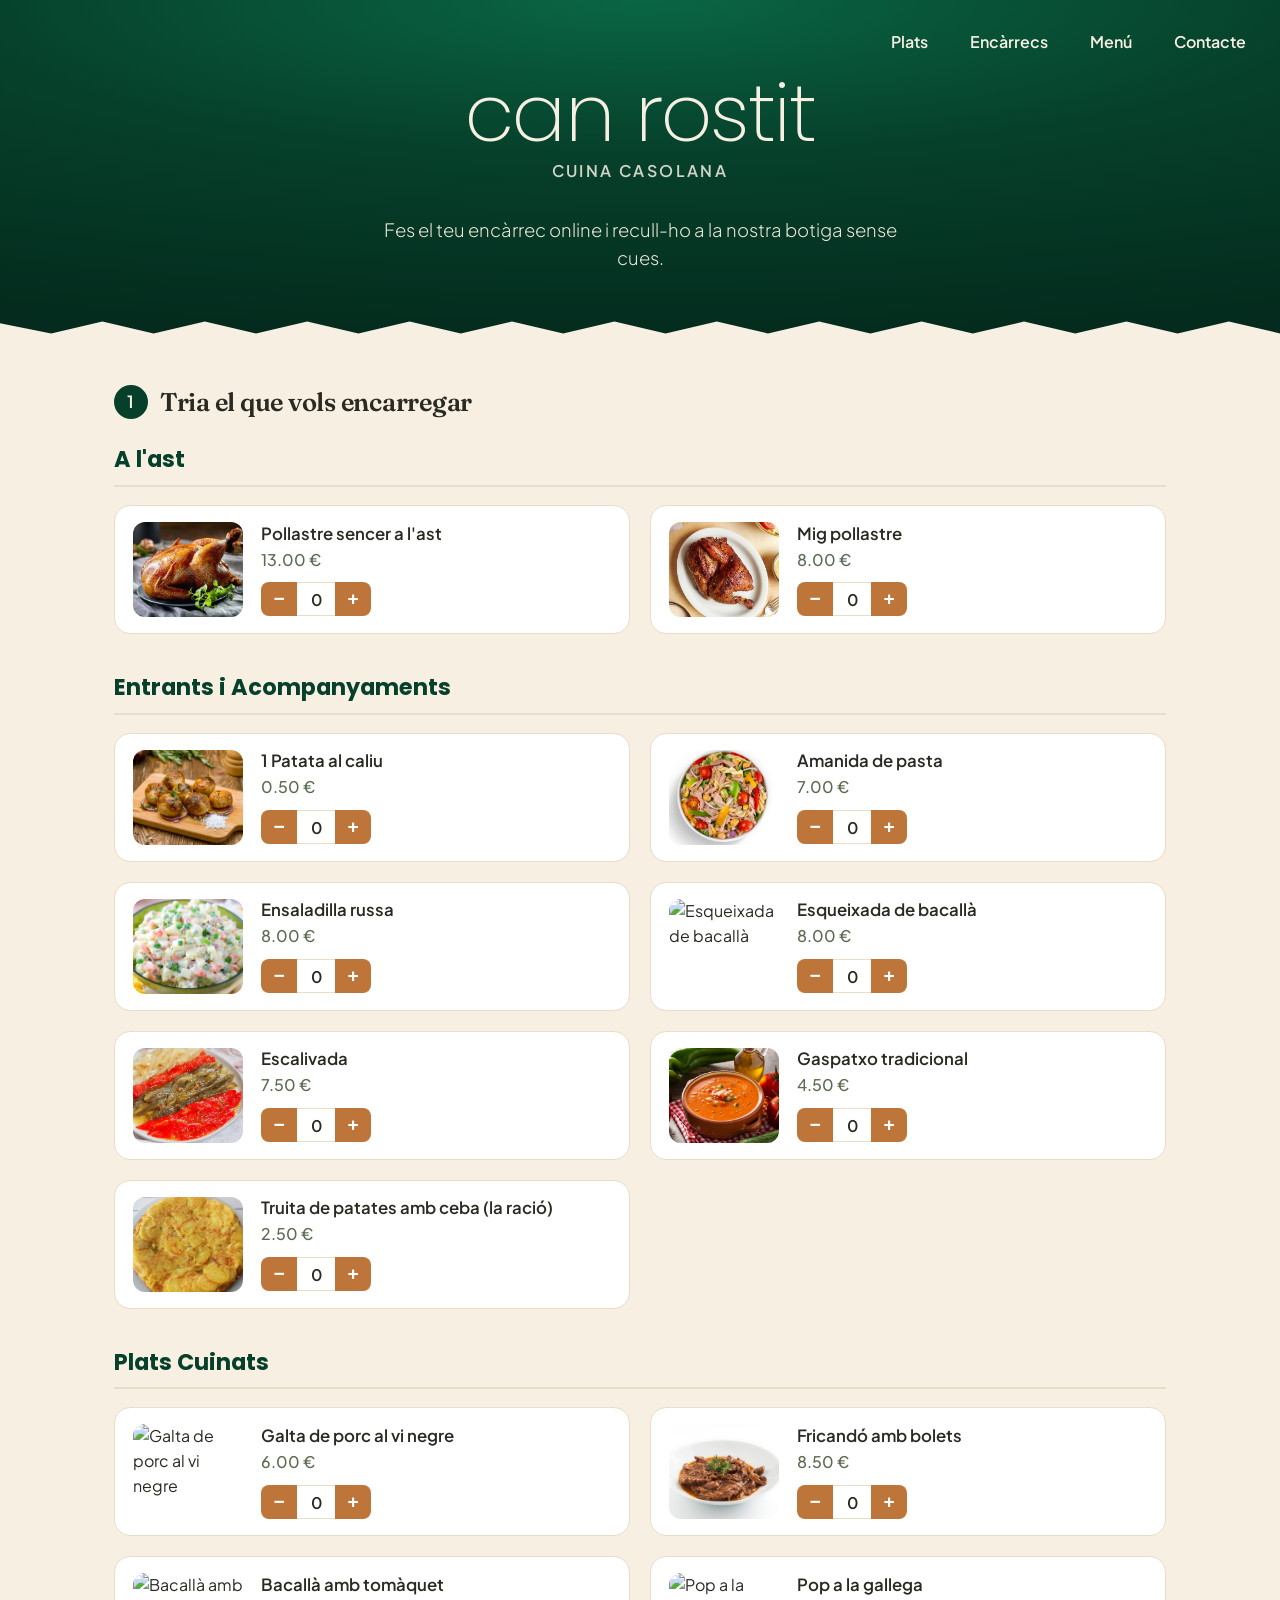
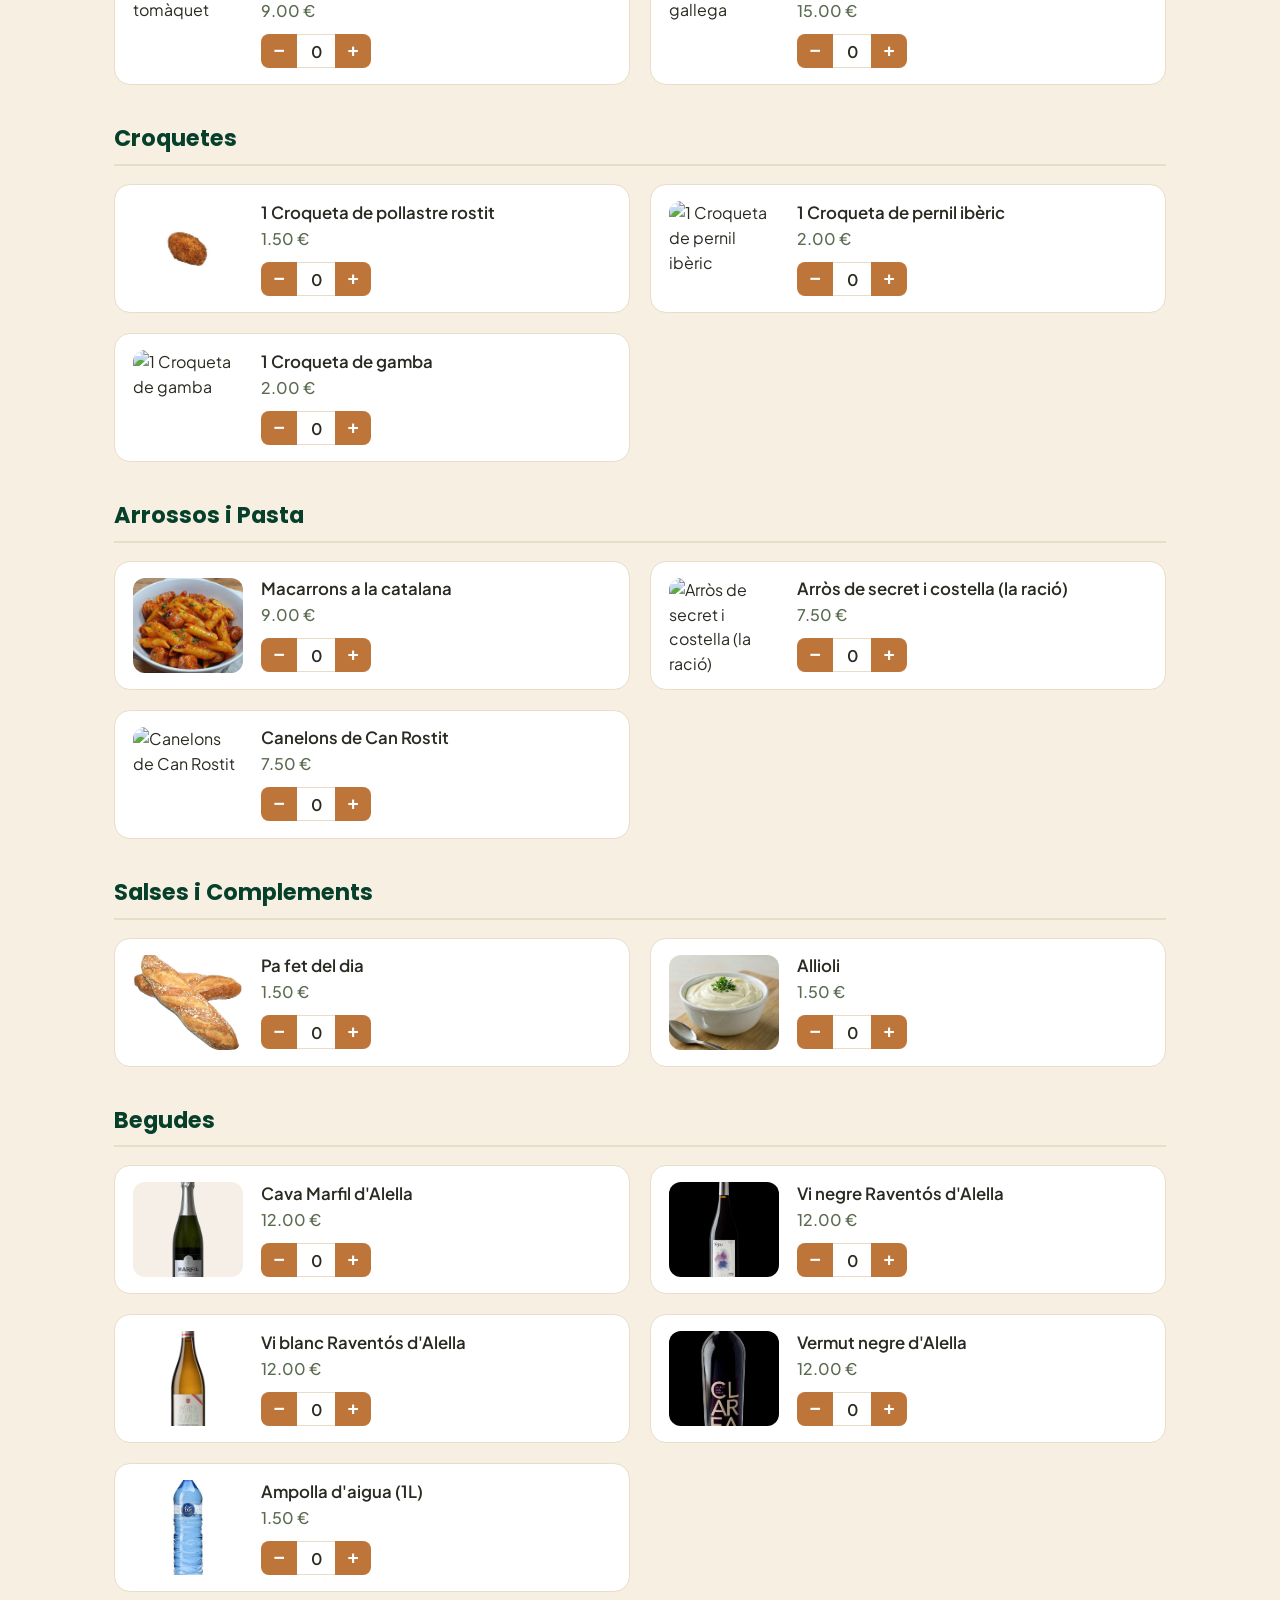
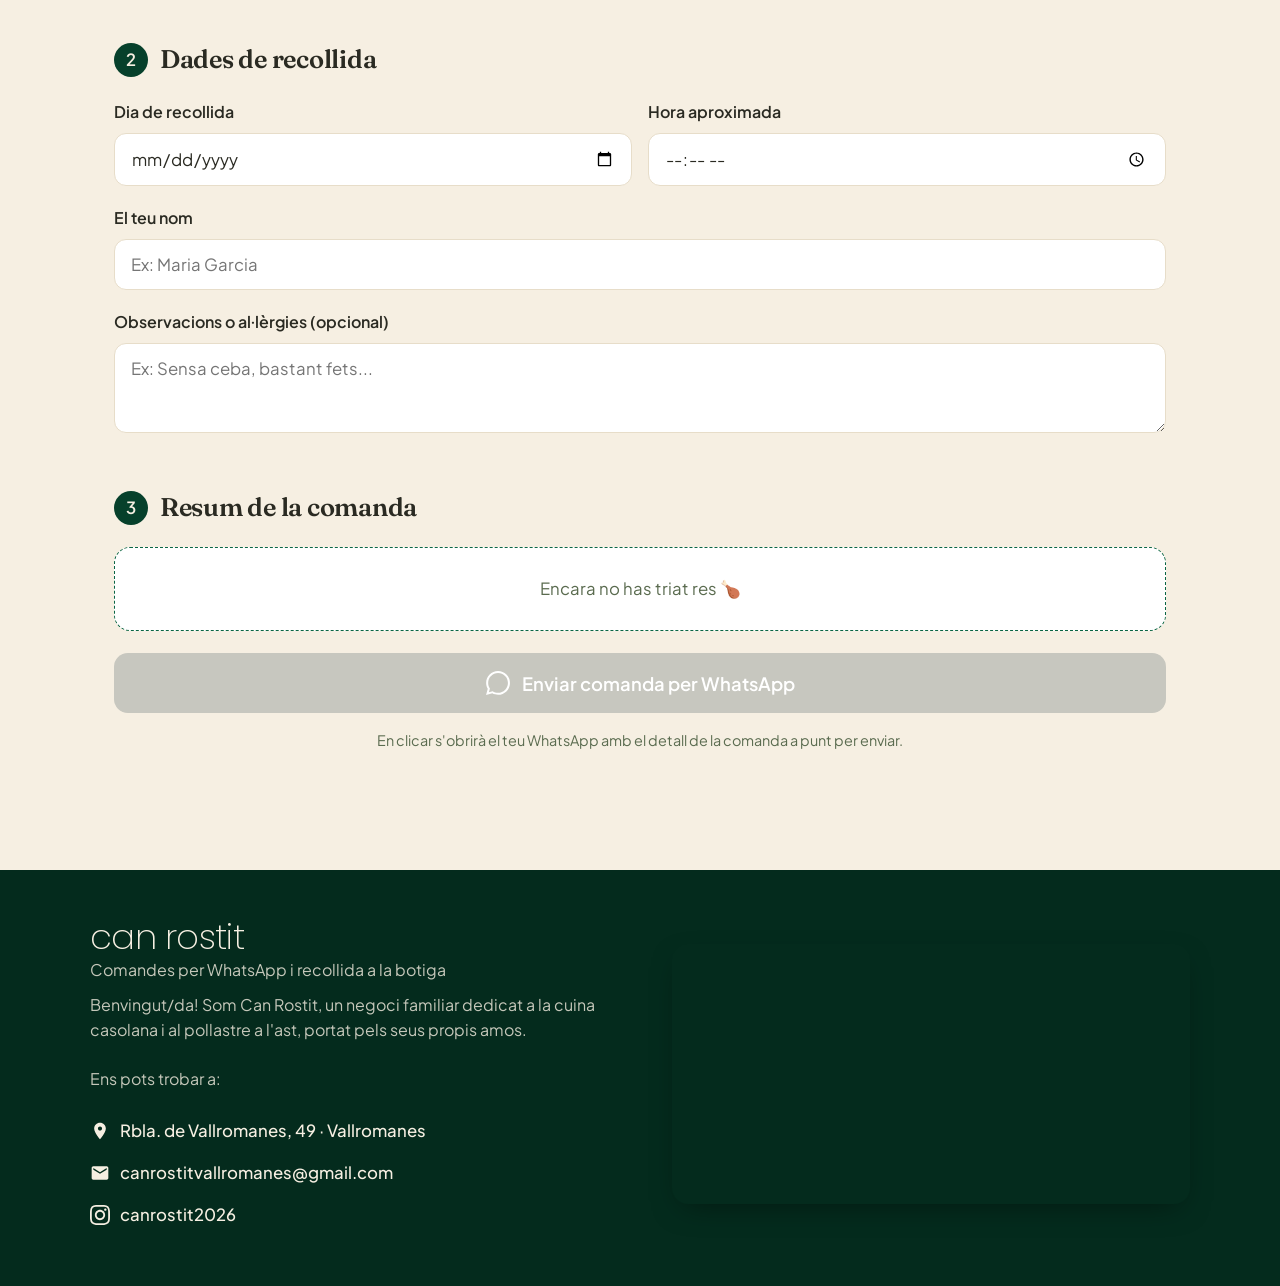
==== index.html @ 6ff2b483 "Actualitza navegació entre pàgines" ====
<!DOCTYPE html>
<html lang="ca">

<head>
  <meta charset="UTF-8">
  <meta name="viewport" content="width=device-width, initial-scale=1.0">
  <title>Can Rostit - Encàrrecs</title>
  <link rel="stylesheet" href="style.css">
  <link rel="icon" href="img/favicon.png" type="image/png">
  <script src="script.js" defer></script>
</head>

<body>

  <!-- Capçalera -->
  <header>
    <nav>
      <ul class="menu">
        <li><a href="index.html">Plats</a></li>
        <li><a href="encarrecs.html">Encàrrecs</a></li>
        <li><a href="menus.html">Menú</a></li>
        <li><a href="#contacte">Contacte</a></li>
      </ul>
    </nav>
    <h1>can rostit</h1>
    <h3 class="sub_titol">Cuina casolana</h3>
    <p class="sub">Fes el teu encàrrec online i recull-ho a la nostra botiga sense cues.</p>
  </header>
  <main id="plats">
    <!-- PAS 1: Llista de Productes per Categories -->
    <section class="pas">
      <div class="pas-num">
        <span>1</span>
        <h2>Tria el que vols encarregar</h2>
      </div>

      <!-- El JavaScript omplirà aquest div automàticament -->
      <div id="llista"></div>
    </section>

    <!-- PAS 2: Dades de Recollida -->
    <section class="pas" id="encarrecs">
      <div class="pas-num">
        <span>2</span>
        <h2>Dades de recollida</h2>
      </div>

      <div class="fila">
        <div class="camp">
          <label class="lbl" for="dia">Dia de recollida</label>
          <input type="date" id="dia">
        </div>
        <div class="camp">
          <label class="lbl" for="hora">Hora aproximada</label>
          <input type="time" id="hora">
        </div>
      </div>

      <div class="camp">
        <label class="lbl" for="nom">El teu nom</label>
        <input type="text" id="nom" placeholder="Ex: Maria Garcia">
      </div>

      <div class="camp">
        <label class="lbl" for="notes">Observacions o al·lèrgies (opcional)</label>
        <textarea id="notes" placeholder="Ex: Sensa ceba, bastant fets..."></textarea>
      </div>
    </section>

    <!-- PAS 3: Resum i Enviament -->
    <section class="pas">
      <div class="pas-num">
        <span>3</span>
        <h2>Resum de la comanda</h2>
      </div>

      <div id="resum" class="resum">
        <div class="buit">Encara no has triat res 🍗</div>
      </div>

      <button id="enviar" class="enviar" disabled>
        <svg viewBox="0 0 24 24" fill="currentColor">
          <path
            d="M.057 24l1.687-6.163c-1.041-1.804-1.588-3.849-1.587-5.946.003-6.556 5.338-11.891 11.893-11.891 3.181.001 6.167 1.24 8.413 3.488 2.245 2.248 3.481 5.236 3.48 8.414-.003 6.557-5.338 11.892-11.893 11.892-1.99-.001-3.951-.5-5.688-1.448l-6.305 1.654zm6.597-3.807c1.676.995 3.276 1.591 5.392 1.592 5.448 0 9.886-4.434 9.889-9.885.002-5.462-4.415-9.89-9.881-9.892-5.452 0-9.887 4.434-9.889 9.884-.001 2.225.651 3.891 1.746 5.634l-.999 3.648 3.742-.981z" />
        </svg>
        Enviar comanda per WhatsApp
      </button>
      <p class="nota">En clicar s'obrirà el teu WhatsApp amb el detall de la comanda a punt per enviar.</p>
    </section>

  </main>

  <footer id="contacte">
    <div class="footer-container">
      <div class="footer-div">
        <div>
          <h1 class="footer_h1">can rostit</h1>
          <p class="footer-sub">Comandes per WhatsApp i recollida a la botiga</p>
          <p class="footer-sub-text">Benvingut/da! Som Can Rostit, un negoci familiar dedicat a la cuina casolana i al
            pollastre a l'ast, portat pels seus propis amos.<br><br>Ens pots trobar a:</p>
        </div>
        <!-- Adreça -->
        <a class="adreca" href="https://maps.google.com/?q=Rbla.+de+Vallromanes,+49,+Vallromanes" target="_blank"
          rel="noopener">
          <svg class="adreca-icona-svg" viewBox="0 0 24 24" fill="currentColor">
            <path
              d="M12 2C8.13 2 5 5.13 5 9c0 5.25 7 13 7 13s7-7.75 7-13c0-3.87-3.13-7-7-7zm0 9.5c-1.38 0-2.5-1.12-2.5-2.5s1.12-2.5 2.5-2.5 2.5 1.12 2.5 2.5-1.12 2.5-2.5 2.5z" />
          </svg>
          <span>Rbla. de Vallromanes, 49 · Vallromanes</span>
        </a>

        <!-- Correu -->
        <a class="correo" href="mailto:canrostitvallromanes@gmail.com" target="_blank" rel="noopener">
          <svg class="adreca-icona-svg" viewBox="0 0 24 24" fill="currentColor">
            <path
              d="M20 4H4c-1.1 0-1.99.9-1.99 2L2 18c0 1.1.9 2 2 2h16c1.1 0 2-.9 2-2V6c0-1.1-.9-2-2-2zm0 4l-8 5-8-5V6l8 5 8-5v2z" />
          </svg>
          <span>canrostitvallromanes@gmail.com</span>
        </a>

        <!-- Instagram -->
        <a class="insta" href="https://www.instagram.com/canrostit2026/" target="_blank" rel="noopener">
          <svg class="adreca-icona-svg" viewBox="0 0 24 24" fill="currentColor">
            <path
              d="M12 2.163c3.204 0 3.584.012 4.85.07 3.252.148 4.771 1.691 4.919 4.919.058 1.265.069 1.645.069 4.849 0 3.205-.012 3.584-.069 4.849-.149 3.225-1.664 4.771-4.919 4.919-1.266.058-1.644.07-4.85.07-3.204 0-3.584-.012-4.849-.07-3.26-.149-4.771-1.699-4.919-4.92-.058-1.265-.07-1.644-.07-4.849 0-3.204.013-3.583.07-4.849.149-3.227 1.664-4.771 4.919-4.919 1.266-.057 1.645-.069 4.849-.069zm0-2.163c-3.259 0-3.667.014-4.947.072-4.358.2-6.78 2.618-6.98 6.98-.059 1.281-.073 1.689-.073 4.948 0 3.259.014 3.668.072 4.948.2 4.358 2.618 6.78 6.98 6.98 1.281.058 1.689.072 4.948.072 3.259 0 3.668-.014 4.948-.072 4.354-.2 6.782-2.618 6.979-6.98.059-1.28.073-1.689.073-4.948 0-3.259-.014-3.667-.072-4.947-.196-4.354-2.617-6.78-6.979-6.98-1.281-.059-1.69-.073-4.949-.073zm0 5.838c-3.403 0-6.162 2.759-6.162 6.162s2.759 6.163 6.162 6.163 6.162-2.759 6.162-6.163c0-3.403-2.759-6.162-6.162-6.162zm0 10.162c-2.209 0-4-1.79-4-4 0-2.209 1.791-4 4-4s4 1.791 4 4c0 2.21-1.791 4-4 4zm6.406-11.845c-.796 0-1.441.645-1.441 1.44s.645 1.44 1.441 1.44c.795 0 1.439-.645 1.439-1.44s-.644-1.44-1.439-1.44z" />
          </svg>
          <span>canrostit2026</span>
        </a>
      </div>

      <div class="mapa">
        <iframe
          src="https://www.google.com/maps/embed?pb=!1m18!1m12!1m3!1d2986.7310828480563!2d2.2948210758381014!3d41.531765387027605!2m3!1f0!2f0!3f0!3m2!1i1024!2i768!4f13.1!3m3!1m2!1s0x12a4b9d133718f31%3A0x1c45eb31f5fbd6a2!2sRbla.%20de%20Vallromanes%2C%2049%2C%2008188%20Vallromanes%2C%20Barcelona%2C%20Espa%C3%B1a!5e0!3m2!1ses!2sar!4v1782839515428!5m2!1ses!2sar"
          style="border:0;" allowfullscreen="" loading="lazy" referrerpolicy="strict-origin-when-cross-origin"
          title="Mapa de can rostit a Vallromanes"></iframe>
      </div>
    </div>
  </footer>
</body>

</html>
---- style.css ----
@import url('https://fonts.googleapis.com/css2?family=Fraunces:opsz,wght@9..144,400;9..144,600;9..144,900&family=Plus+Jakarta+Sans:ital,wght@0,200..800;1,200..800&family=Poppins:ital,wght@0,100;0,200;0,300;0,400;0,500;0,600;0,700;0,800;0,900;1,100;1,200;1,300;1,400;1,500;1,600;1,700;1,800;1,900&display=swap');

:root {
    --teula: #06402B;        /* verd fosc principal */
    --teula-fosc: #042b1d;
    --brasa: #0a6644;         /* verd més clar (accents) */
    --crema: #f6efe2;         /* fons càlid */
    --fusta: #2a2a22;         /* text */
    --oliva: #5a6b4f;
    --verd-wa: #25d366;       /* verd WhatsApp */
    --boto-stepper: #be7539;  /* marró càlid per als botons + i - */
    
    /* Variables de tipografia */
    --font-principal: 'Plus Jakarta Sans', sans-serif;
    --font-secundaria: 'Poppins', sans-serif;
    --font-span: 'Fraunces', serif;
    --font-titol: 'Poppins', serif;
}

* {
    box-sizing: border-box;
    margin: 0;
    padding: 0;
}

body {
    font-family: var(--font-principal);
    background: var(--crema);
    color: var(--fusta);
    line-height: 1.55;
    -webkit-font-smoothing: antialiased;
}

/* ── Capçalera ── */
header {
    background: radial-gradient(120% 100% at 50% 0%, var(--brasa) 0%, var(--teula) 45%, var(--teula-fosc) 100%);
    color: var(--crema);
    text-align: center;
    padding: 30px 22px 70px;
    position: relative;
    overflow: hidden;
}

header::after {
    content: "";
    position: absolute;
    left: 0;
    right: 0;
    bottom: -1px;
    height: 34px;
    background: var(--crema);
    clip-path: polygon(0 100%, 0 40%, 4% 70%, 8% 35%, 12% 70%, 16% 35%, 20% 70%, 24% 35%, 28% 70%, 32% 35%, 36% 70%, 40% 35%, 44% 70%, 48% 35%, 52% 70%, 56% 35%, 60% 70%, 64% 35%, 68% 70%, 72% 35%, 76% 70%, 80% 35%, 84% 70%, 88% 35%, 92% 70%, 96% 35%, 100% 70%, 100% 100%);
}

.menu {
    list-style: none;
    display: flex;
    flex-wrap: wrap;
    justify-content: flex-end;
    gap: 18px;
    margin-bottom: 20px;
}

.menu a {
    text-decoration: none;
    color: var(--crema);
    font-weight: 600;
    font-size: 1rem;
    padding: 6px 12px;
    border-radius: 8px;
}

.sub_titol {
    font-size: 1rem;
    letter-spacing: .150em;
    text-transform: uppercase;
    font-weight: 600;
    opacity: .85;
    margin-top: 0.50rem; 
    margin-bottom: 2rem;
}

header h1 {
    font-family: var(--font-titol);
    font-weight: 200; /* ExtraLight */
    font-size: 5rem;
    line-height: .95;
    letter-spacing: -.02em;
    margin-top: 1rem;
}


header p.sub {
    margin-top: 16px;
    font-weight: 300;
    font-size: 1.15rem;
    max-width: 40ch;
    margin-inline: auto;
    opacity: .95;
}

/* ── Contingut Principal ── */
main {
    max-width: 1100px;
    margin: 0 auto;
    padding: 40px 24px 70px;
}

.pas {
    margin-bottom: 48px;
}

.pas-num {
    font-family: var(--font-titol);
    font-weight: 600;
    color: var(--teula);
    font-size: 1rem;
    letter-spacing: .04em;
    display: flex;
    align-items: center;
    gap: 12px;
    margin-bottom: 20px;
}

.pas-num span {
    display: inline-grid;
    place-items: center;
    width: 34px;
    height: 34px;
    border-radius: 50%;
    background: var(--teula);
    color: var(--crema);
    font-size: 1.05rem;
    font-family: var(--font-principal);
}

.pas-num h2 {
    font-family: var(--font-span);
    font-weight: 600;
    color: var(--fusta);
    font-size: 1.6rem;
    letter-spacing: -.01em;
}

/* ── Categories de Productes ── */
.categories-container {
    display: flex;
    flex-direction: column;
    gap: 36px; /* Espai entre diferents categories */
}

.categoria-titol {
    font-family: var(--font-titol);
    font-size: 1.4rem;
    color: var(--teula);
    border-bottom: 2px solid #e7ddc9;
    padding-bottom: 8px;
    margin-bottom: 18px;
    display: flex;
    align-items: center;
    gap: 10px;
}

/* Reixeta de 2 columnes per als productes de cada categoria */
.llista-productes {
    display: grid;
    grid-template-columns: repeat(2, 1fr);
    gap: 20px;
}

/* ── Targeta de Producte ── */
.producte {
    display: flex;
    align-items: center;
    gap: 18px;
    background: #fff;
    border: 1px solid #e7ddc9;
    border-radius: 16px;
    padding: 16px 18px;
    transition: border-color .15s, box-shadow .15s;
}

.producte.actiu {
    border-color: var(--brasa);
    box-shadow: 0 6px 20px -6px rgba(6, 64, 43, .35);
}

.imatge {
    flex-shrink: 0;
    width: 110px;
    height: 95px;
}

.foto-plat {
    width: 100%;
    height: 100%;
    object-fit: cover;
    border-radius: 12px;
}

.producte .info {
    flex: 1;
    min-width: 0;
    display: flex;
    flex-direction: column;
    gap: 4px;
}

.producte .nom {
    font-weight: 600;
    font-size: 1.05rem;
    color: var(--fusta);
    line-height: 1.25;
}

.producte .descripcio {
    font-size: .85rem;
    color: var(--fusta);
    opacity: .75;
    line-height: 1.4;
    margin: 4px 0 6px;
}

.producte .preu {
    color: var(--oliva);
    font-size: 1rem;
    font-weight: 500;
    margin-bottom: 6px;
}

/* Stepper Botons (+ / -) */
.stepper {
    display: inline-flex;
    align-items: center;
}

.stepper button {
    width: 36px;
    height: 34px;
    border: none;
    cursor: pointer;
    background: var(--boto-stepper);
    color: #fff;
    font-size: 1.2rem;
    font-weight: 600;
    display: grid;
    place-items: center;
    transition: background-color .15s;
}

.stepper button:first-child {
    border-radius: 8px 0 0 8px;
}

.stepper button:last-child {
    border-radius: 0 8px 8px 0;
}

.stepper button:hover {
    background: #a35f2a;
}

.stepper .qty {
    width: 38px;
    text-align: center;
    font-weight: 600;
    border-top: 1px solid #e7ddc9;
    border-bottom: 1px solid #e7ddc9;
    height: 34px;
    line-height: 34px;
    background: #fff;
    font-size: 1rem;
}

/* ── Camps i Formularis ── */
.camp {
    margin-bottom: 20px;
}

label.lbl {
    display: block;
    font-weight: 600;
    margin-bottom: 8px;
    font-size: 1rem;
}

input,
textarea {
    width: 100%;
    font-family: inherit;
    font-size: 1.05rem;
    padding: 14px 16px;
    border: 1px solid #e7ddc9;
    border-radius: 12px;
    background: #fff;
    color: var(--fusta);
}

input:focus,
textarea:focus {
    outline: 2px solid var(--brasa);
    outline-offset: 1px;
    border-color: transparent;
}

.fila {
    display: flex;
    gap: 16px;
}

.fila .camp {
    flex: 1;
}

textarea {
    resize: vertical;
    min-height: 90px;
}

/* ── Resum i Botó ── */
.resum {
    background: #fff;
    border: 1px dashed var(--brasa);
    border-radius: 16px;
    padding: 20px 22px;
    margin-bottom: 22px;
    font-size: 1.05rem;
}

.resum .linia {
    display: flex;
    justify-content: space-between;
    padding: 4px 0;
}

.resum .total {
    border-top: 1px solid #eee;
    margin-top: 10px;
    padding-top: 12px;
    font-weight: 700;
    font-size: 1.25rem;
    color: var(--teula);
}

.resum .buit {
    color: var(--oliva);
    text-align: center;
    padding: 8px 0;
}

.enviar {
    width: 100%;
    border: none;
    cursor: pointer;
    background: var(--verd-wa);
    color: #fff;
    font-family: var(--font-principal);
    font-weight: 600;
    font-size: 1.15rem;
    padding: 18px;
    border-radius: 14px;
    display: flex;
    align-items: center;
    justify-content: center;
    gap: 12px;
    box-shadow: 0 8px 22px -10px rgba(37, 211, 100, .7);
    transition: transform .1s, opacity .15s;
}

.enviar:active {
    transform: scale(.985);
}

.enviar:disabled {
    background: #c7c7bf;
    box-shadow: none;
    cursor: not-allowed;
}

.enviar svg {
    width: 24px;
    height: 24px;
}

.nota {
    text-align: center;
    font-size: .9rem;
    color: var(--oliva);
    margin-top: 16px;
}

/* ── Footer ── */
footer {
    background: var(--teula-fosc);
    color: var(--crema);
    padding: 50px 22px 58px;
}
.footer_h1{
    font-family: var(--font-titol);
    font-size: 2.2rem;
    color: var(--crema);
    display: block;
    margin-bottom: 5px;
    font-weight: 200; /* ExtraLight */
    line-height: .95;
    letter-spacing: -.02em;
}

.footer-container {
    max-width: 1100px;
    margin: 0 auto;
    display: flex;
    align-items: center;
    gap: 4rem;
    text-align: left;
}

.footer-div {
    flex: 1;
    display: flex;
    flex-direction: column;
    align-items: flex-start;
    gap: 16px;
}

footer strong {
    font-family: 'Fraunces', serif;
    font-size: 2.2rem;
    color: var(--crema);
    display: block;
    margin-bottom: 4px;
}

.footer-sub {
    font-size: 1rem;
    opacity: .8;
}
.footer-sub-text{
    font-size: 1rem;
    opacity: .8;
    margin-top: 10px;
    margin-bottom: 10px;
}

.adreca, .correo, .insta {
    display: inline-flex;
    align-items: center;
    gap: 10px;
    color: var(--crema);
    text-decoration: none;
    font-size: 1.05rem;
    font-weight: 500;
}

.adreca-icona {
    width: 20px;
    height: 20px;
    filter: brightness(0) invert(.92);
}
.adreca-icona-svg {
    width: 20px;
    height: 20px;
    fill: var(--crema); /* Utilitza el mateix color de text que el footer */
    flex-shrink: 0;
}

.mapa {
    flex: 1;
    border-radius: 16px;
    overflow: hidden;
    box-shadow: 0 10px 30px -12px rgba(0, 0, 0, .5);
    line-height: 0;
}

.mapa iframe {
    width: 100%;
    height: 260px;
    display: block;
}
/* ── Responsive Mobile ── */
@media (max-width: 820px) {
    .menu {
        justify-content: center;
        gap: 10px 14px;
    }
    .menu a {
        padding: 6px 8px;
        font-size: .9rem;
    }
    .llista-productes {
        grid-template-columns: 1fr;
    }
    .pas-num {
        justify-content: center;
    }
    .adreca, .correo, .insta {
        justify-content: center;
    }
    .footer-container {
        flex-direction: column;
        gap: 32px;
        text-align: center;
    }
    .footer-div {
        align-items: center;
    }
}
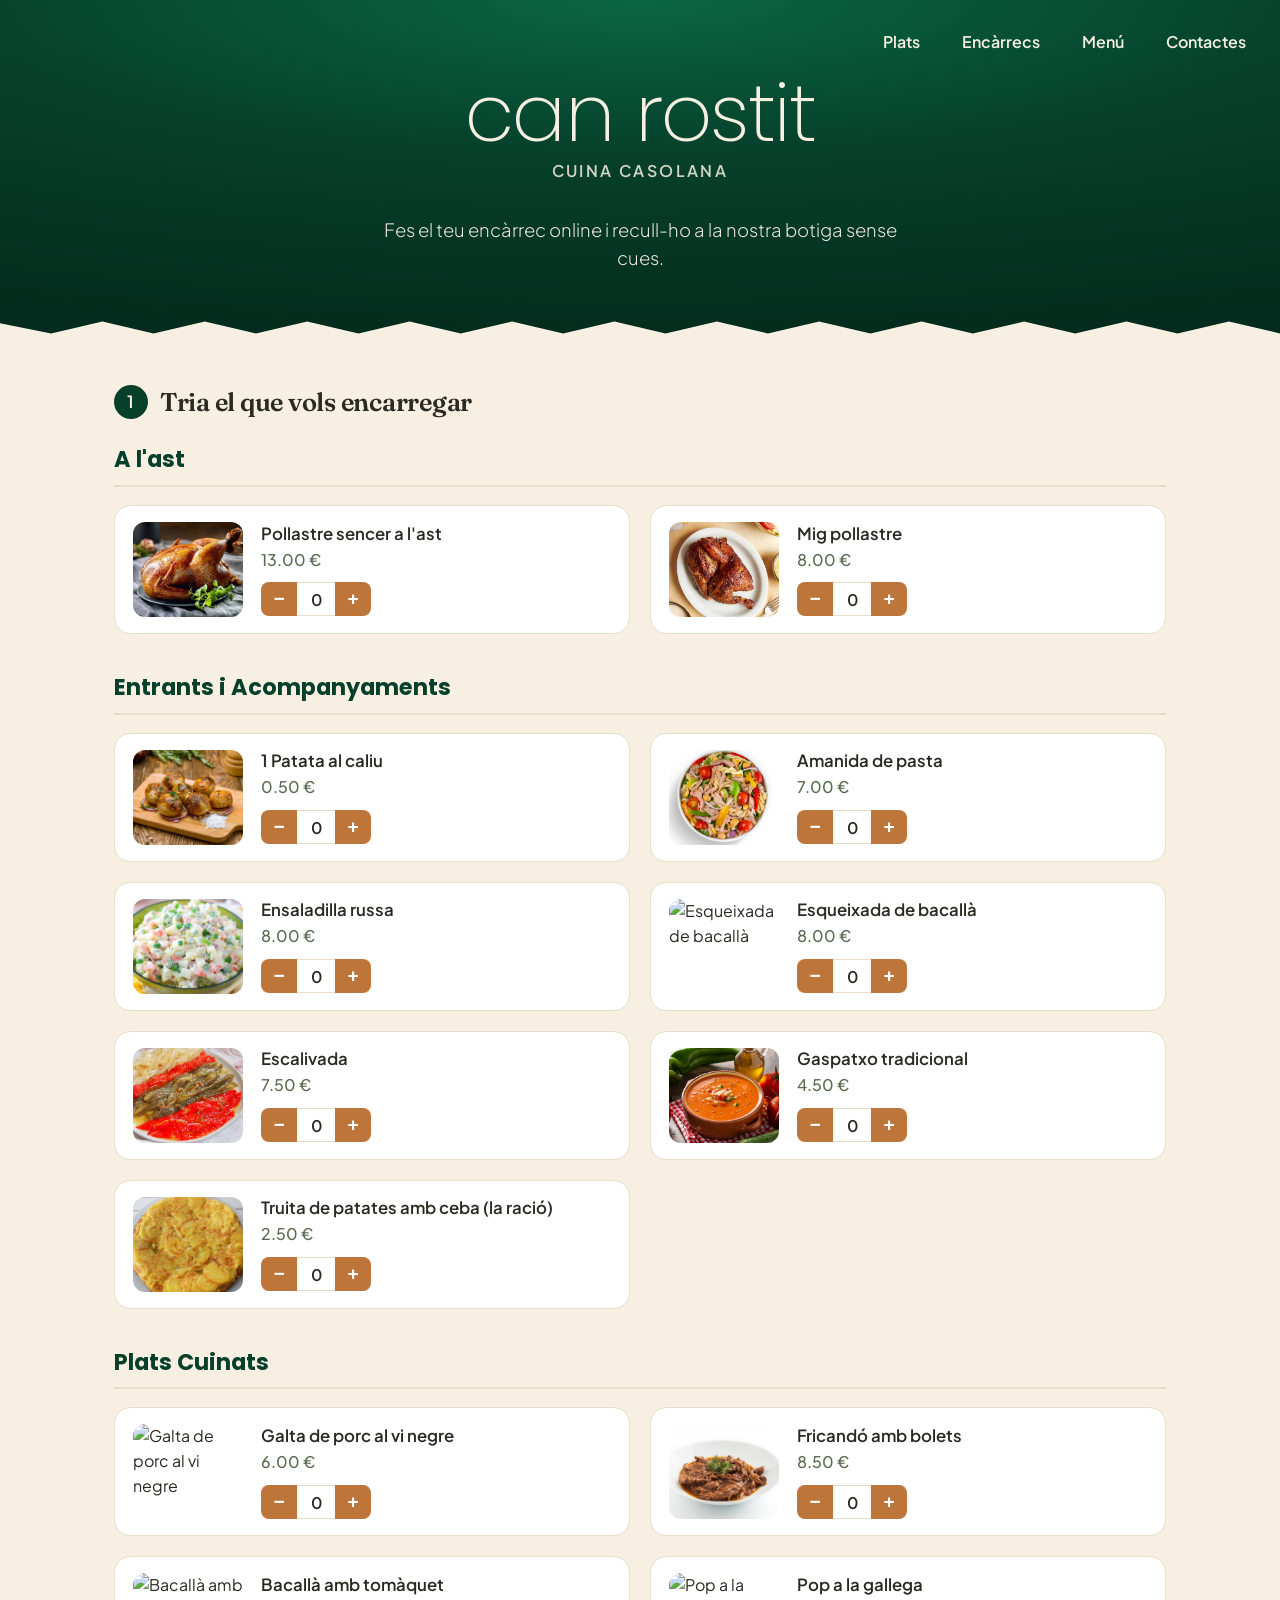
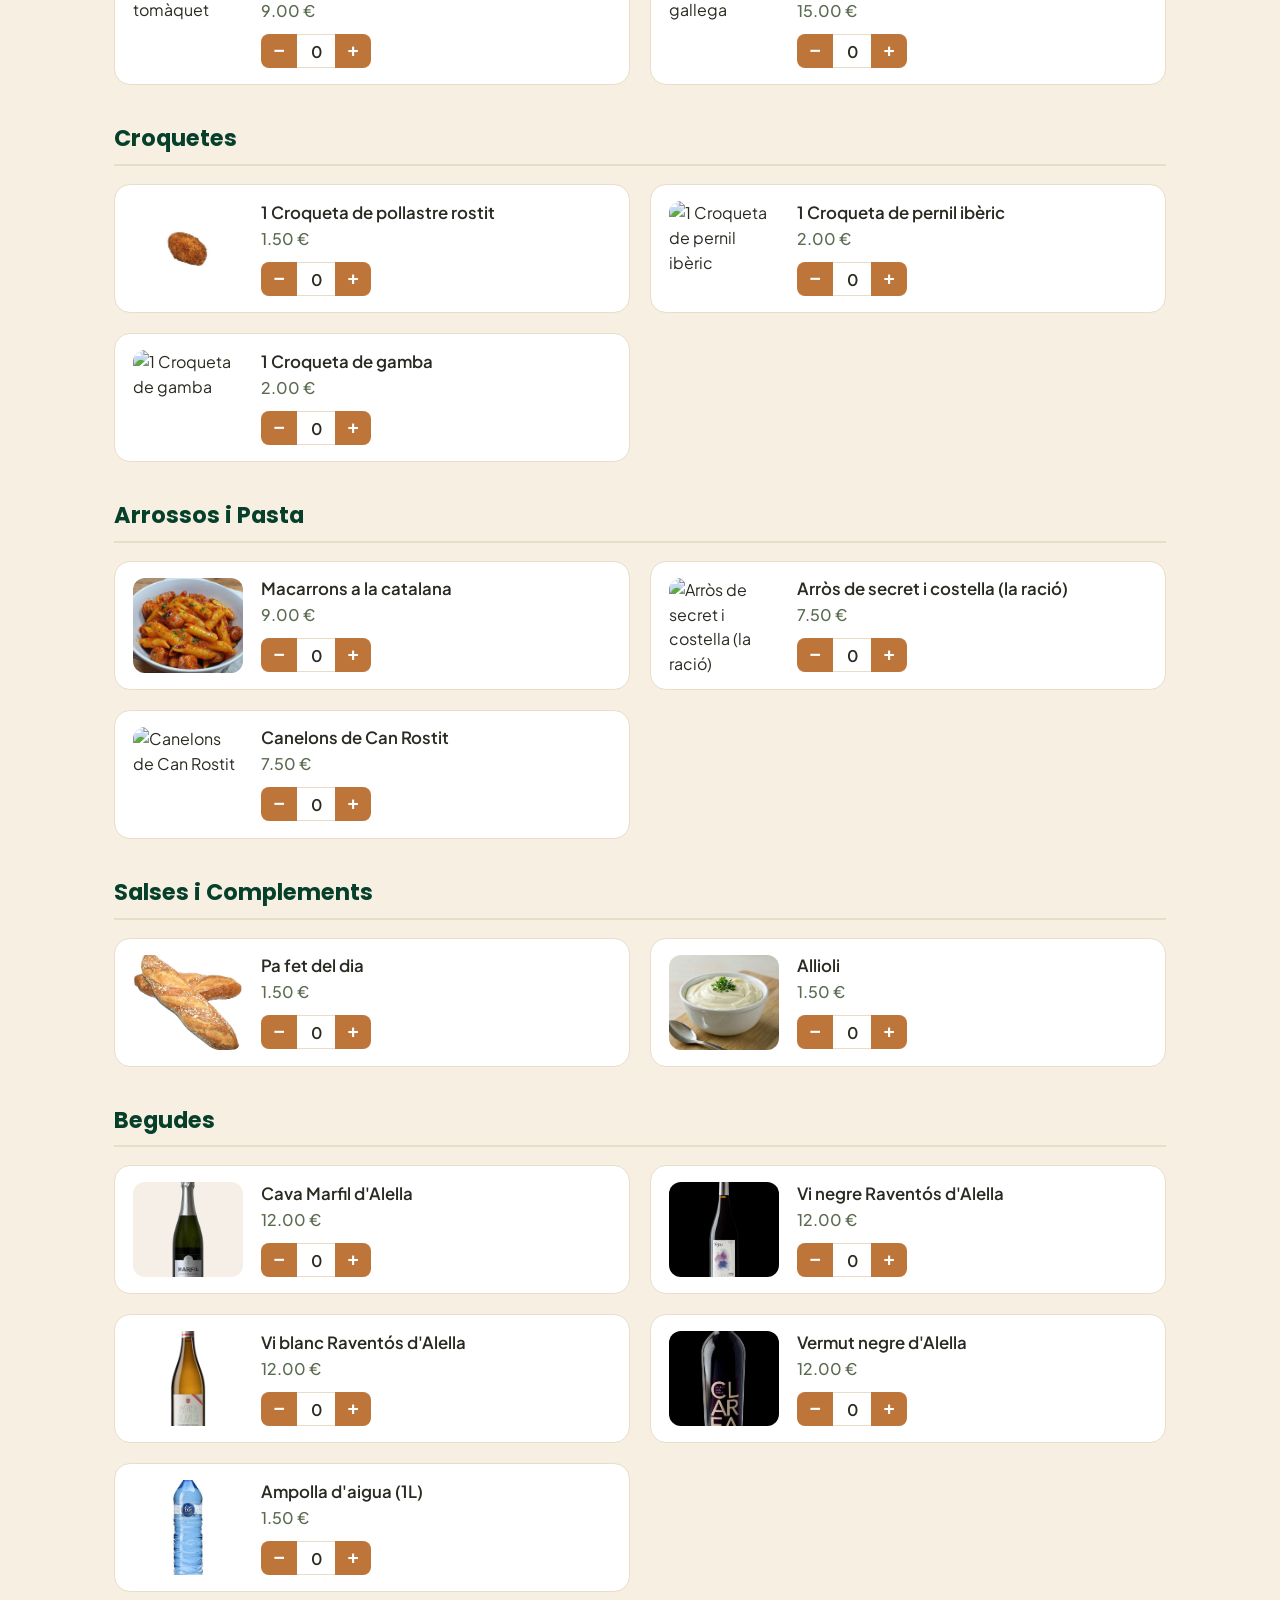
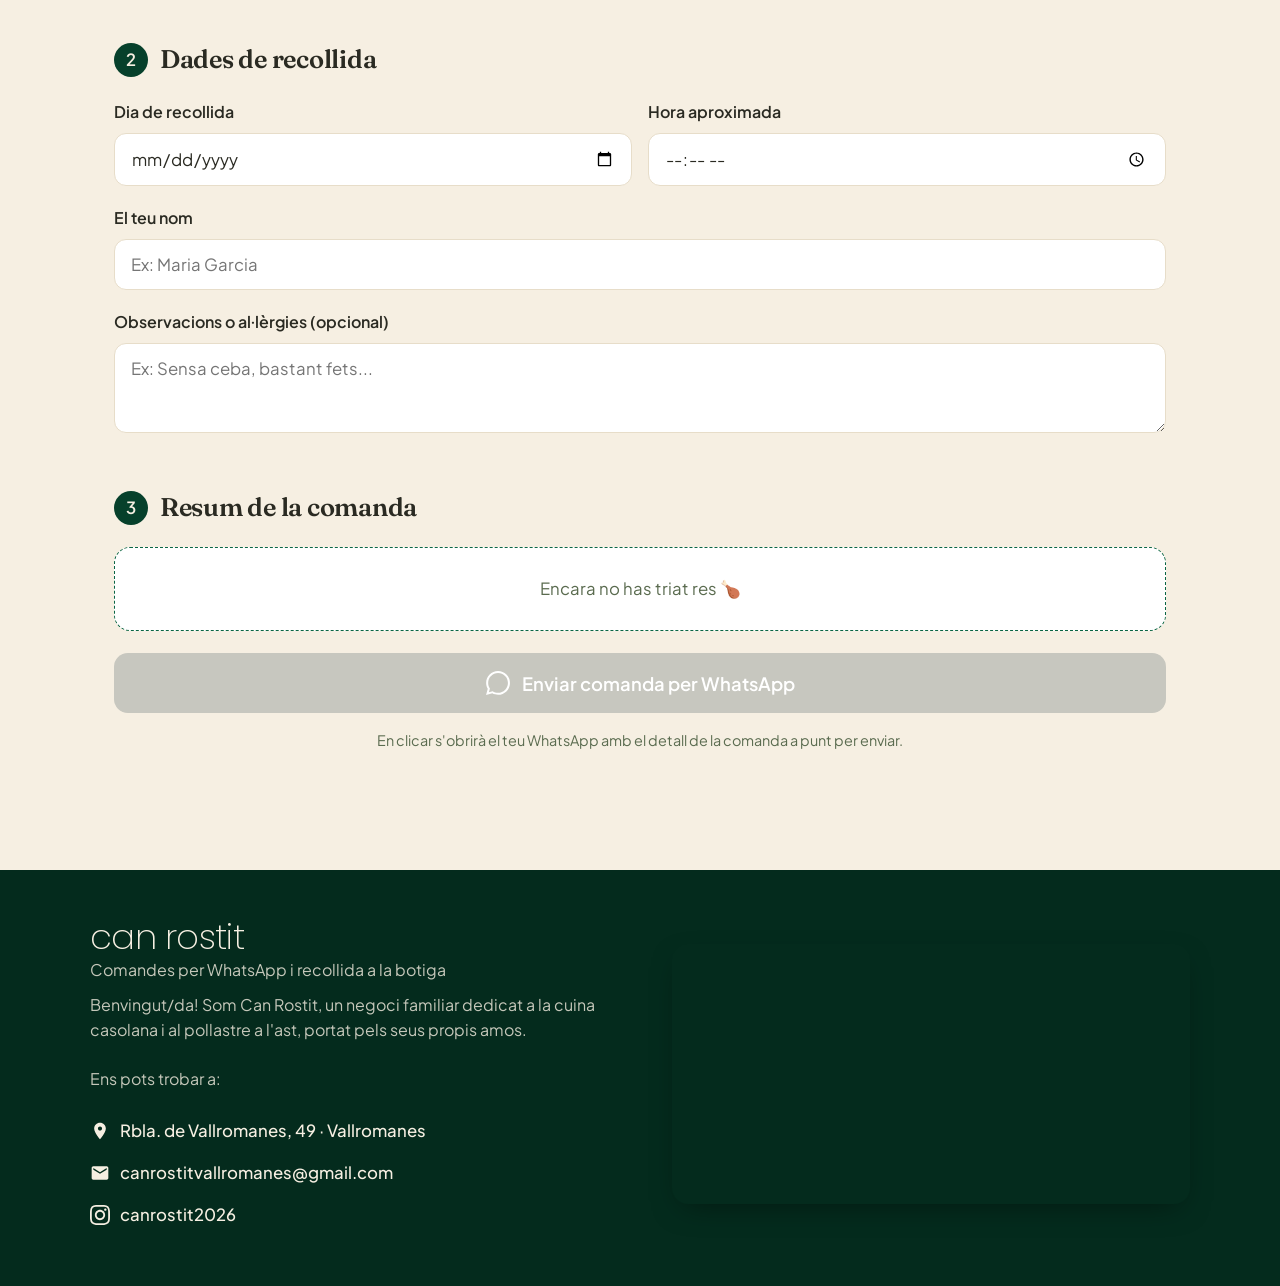
==== commit d6fffa5e: "prova" ====
--- a/index.html
+++ b/index.html
@@ -4,7 +4,7 @@
 <head>
   <meta charset="UTF-8">
   <meta name="viewport" content="width=device-width, initial-scale=1.0">
-  <title>Can Rostit - Encàrrecs</title>
+  <title>Can Rostit - Plats</title>
   <link rel="stylesheet" href="style.css">
   <link rel="icon" href="img/favicon.png" type="image/png">
   <script src="script.js" defer></script>
@@ -19,7 +19,7 @@
         <li><a href="index.html">Plats</a></li>
         <li><a href="encarrecs.html">Encàrrecs</a></li>
         <li><a href="menus.html">Menú</a></li>
-        <li><a href="#contacte">Contacte</a></li>
+        <li><a href="#contacte">Contactes</a></li>
       </ul>
     </nav>
     <h1>can rostit</h1>
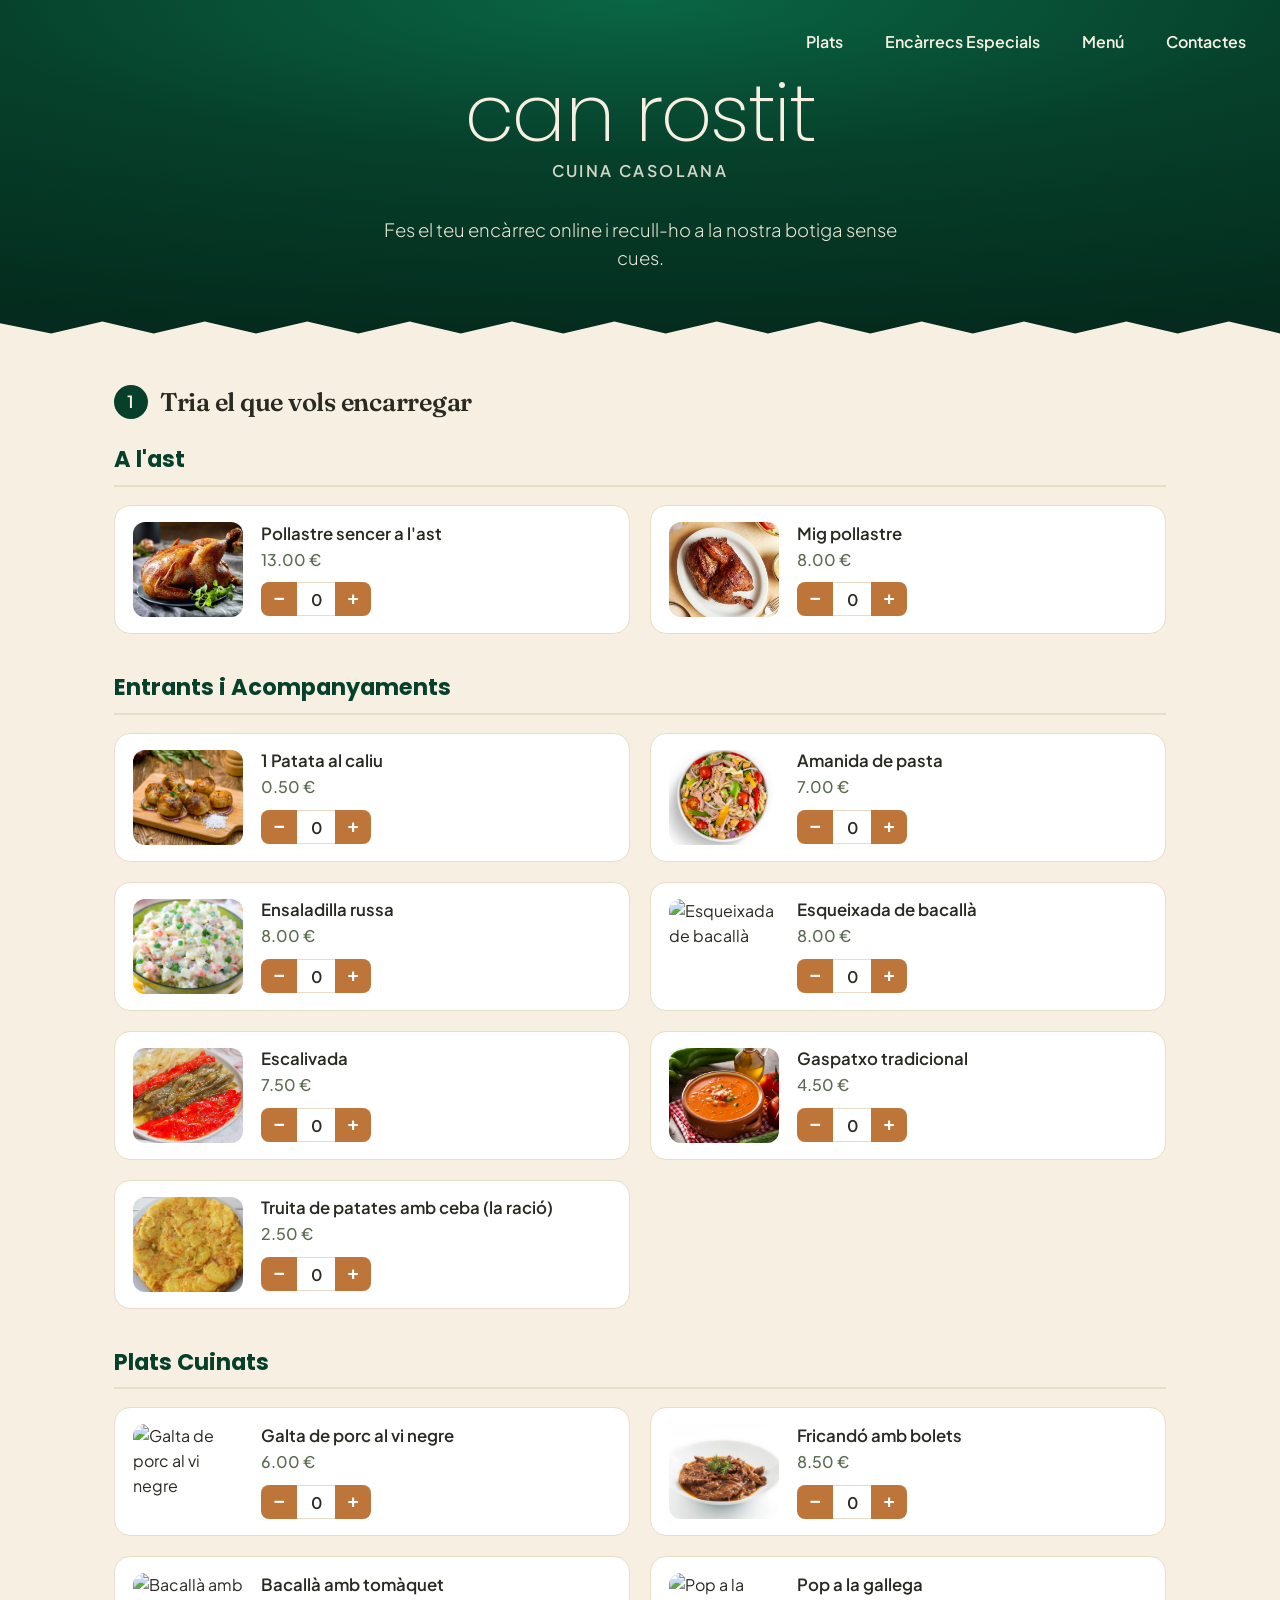
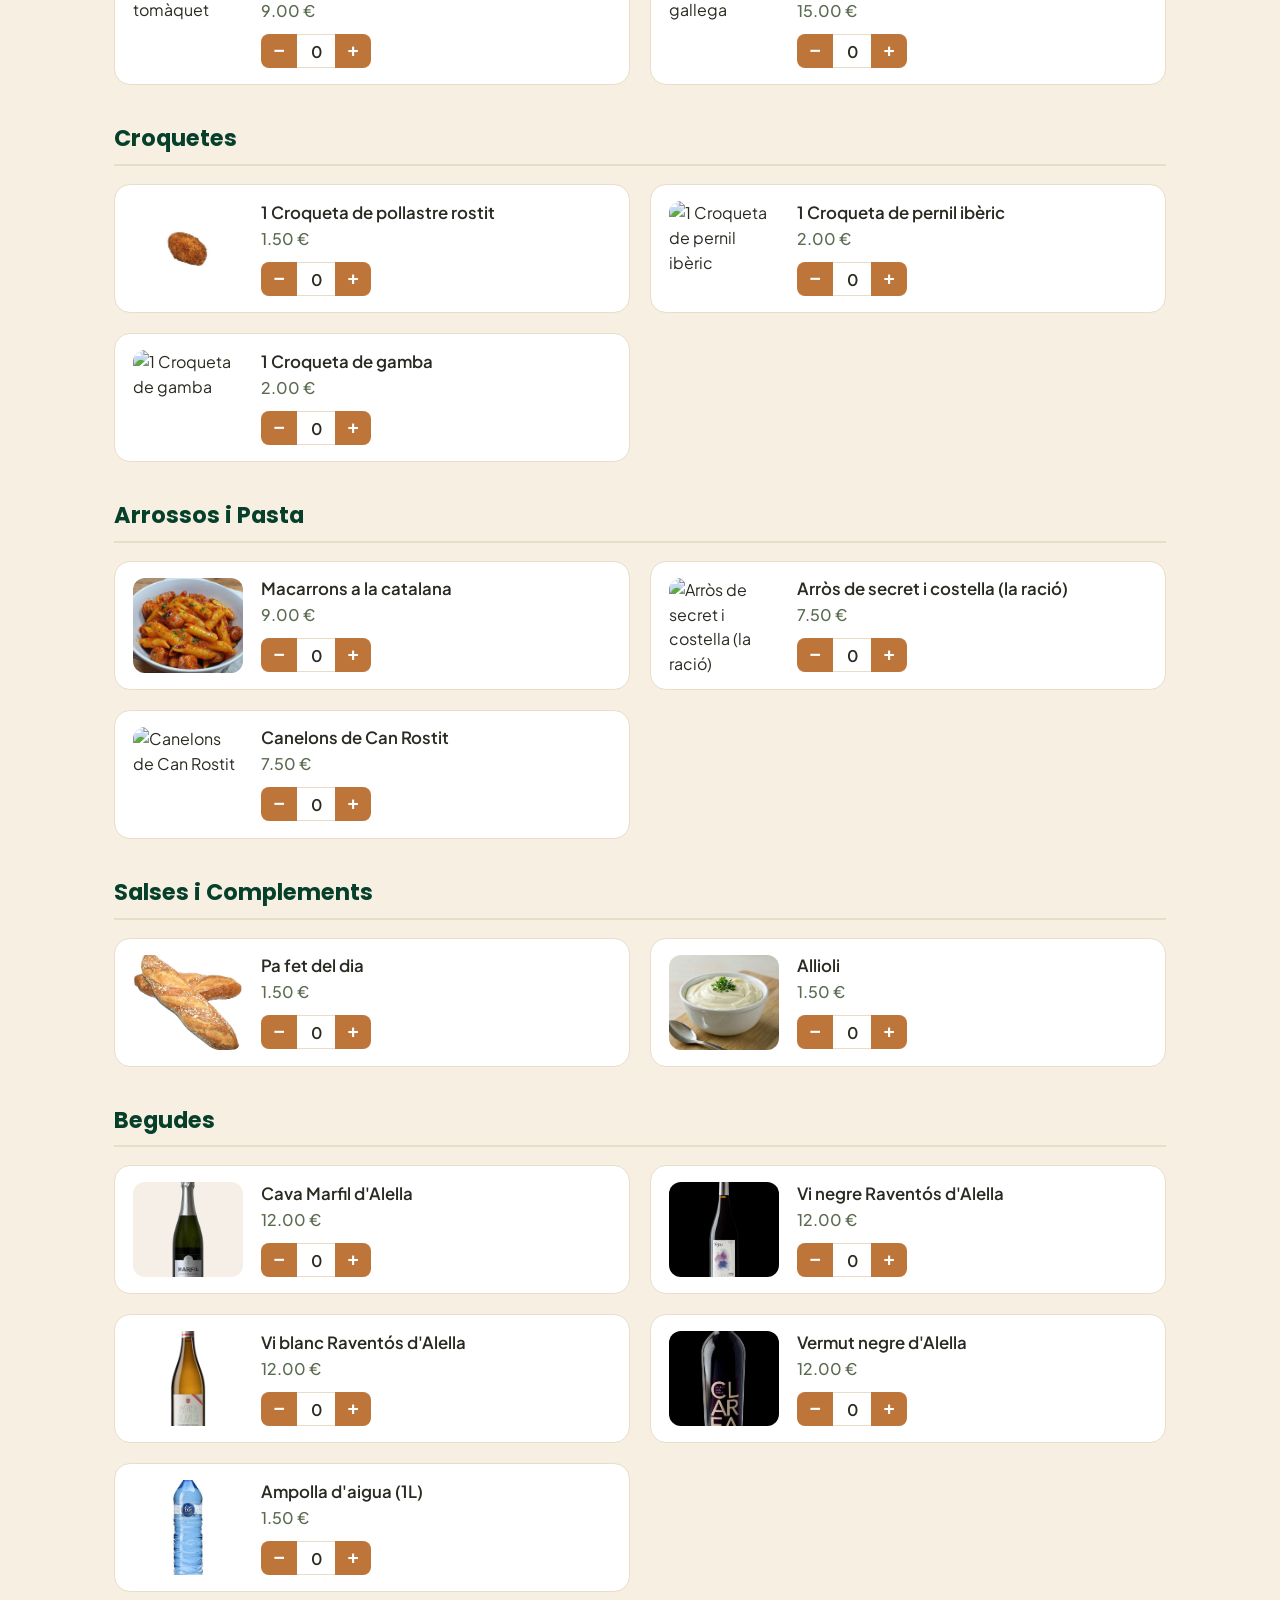
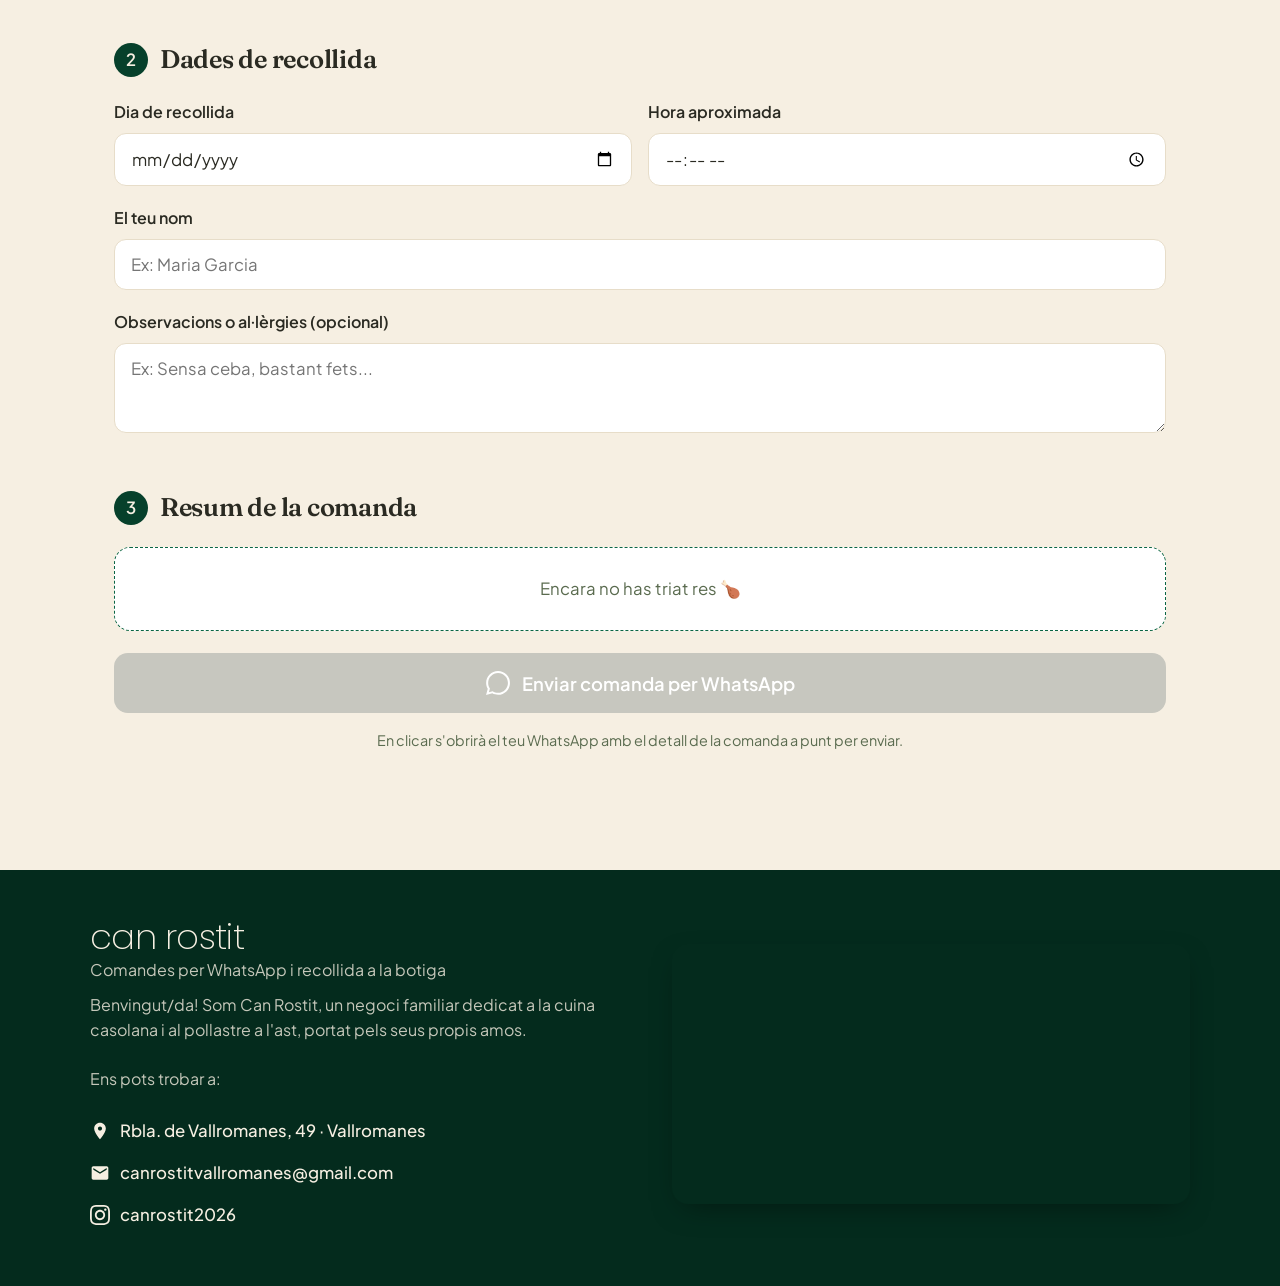
==== commit 2559249d: "feat:Permet enviar l'encarrec si es completa qualsevol camp, no nomes les notes" ====
--- a/index.html
+++ b/index.html
@@ -17,7 +17,7 @@
     <nav>
       <ul class="menu">
         <li><a href="index.html">Plats</a></li>
-        <li><a href="encarrecs.html">Encàrrecs</a></li>
+        <li><a href="encarrecs.html">Encàrrecs Especials</a></li>
         <li><a href="menus.html">Menú</a></li>
         <li><a href="#contacte">Contactes</a></li>
       </ul>
--- a/style.css
+++ b/style.css
@@ -389,6 +389,12 @@
     margin-top: 16px;
 }
 
+/* ── Encarrec ── */
+.frase-encarrec{
+    font-size: 1rem;
+    margin-bottom: 16px;
+}
+
 /* ── Footer ── */
 footer {
     background: var(--teula-fosc);
@@ -477,6 +483,7 @@
     height: 260px;
     display: block;
 }
+
 /* ── Responsive Mobile ── */
 @media (max-width: 820px) {
     .menu {
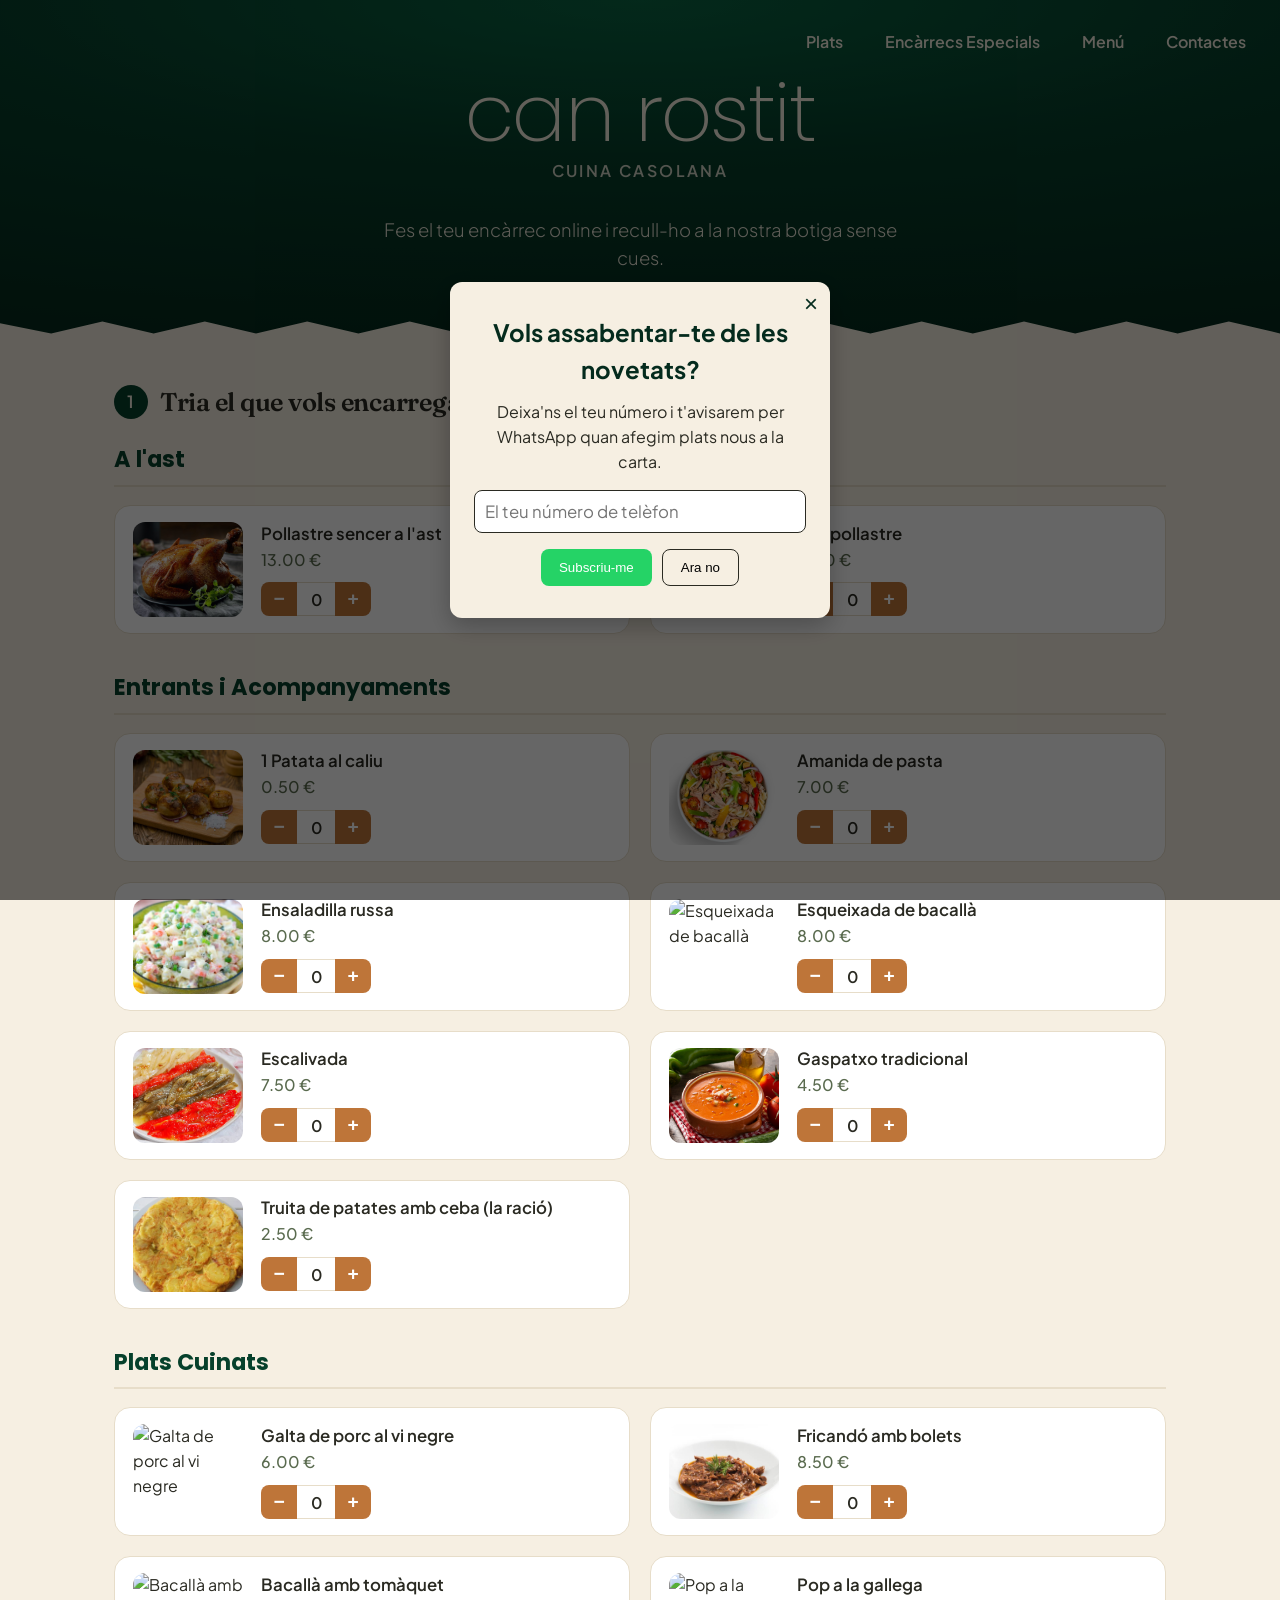
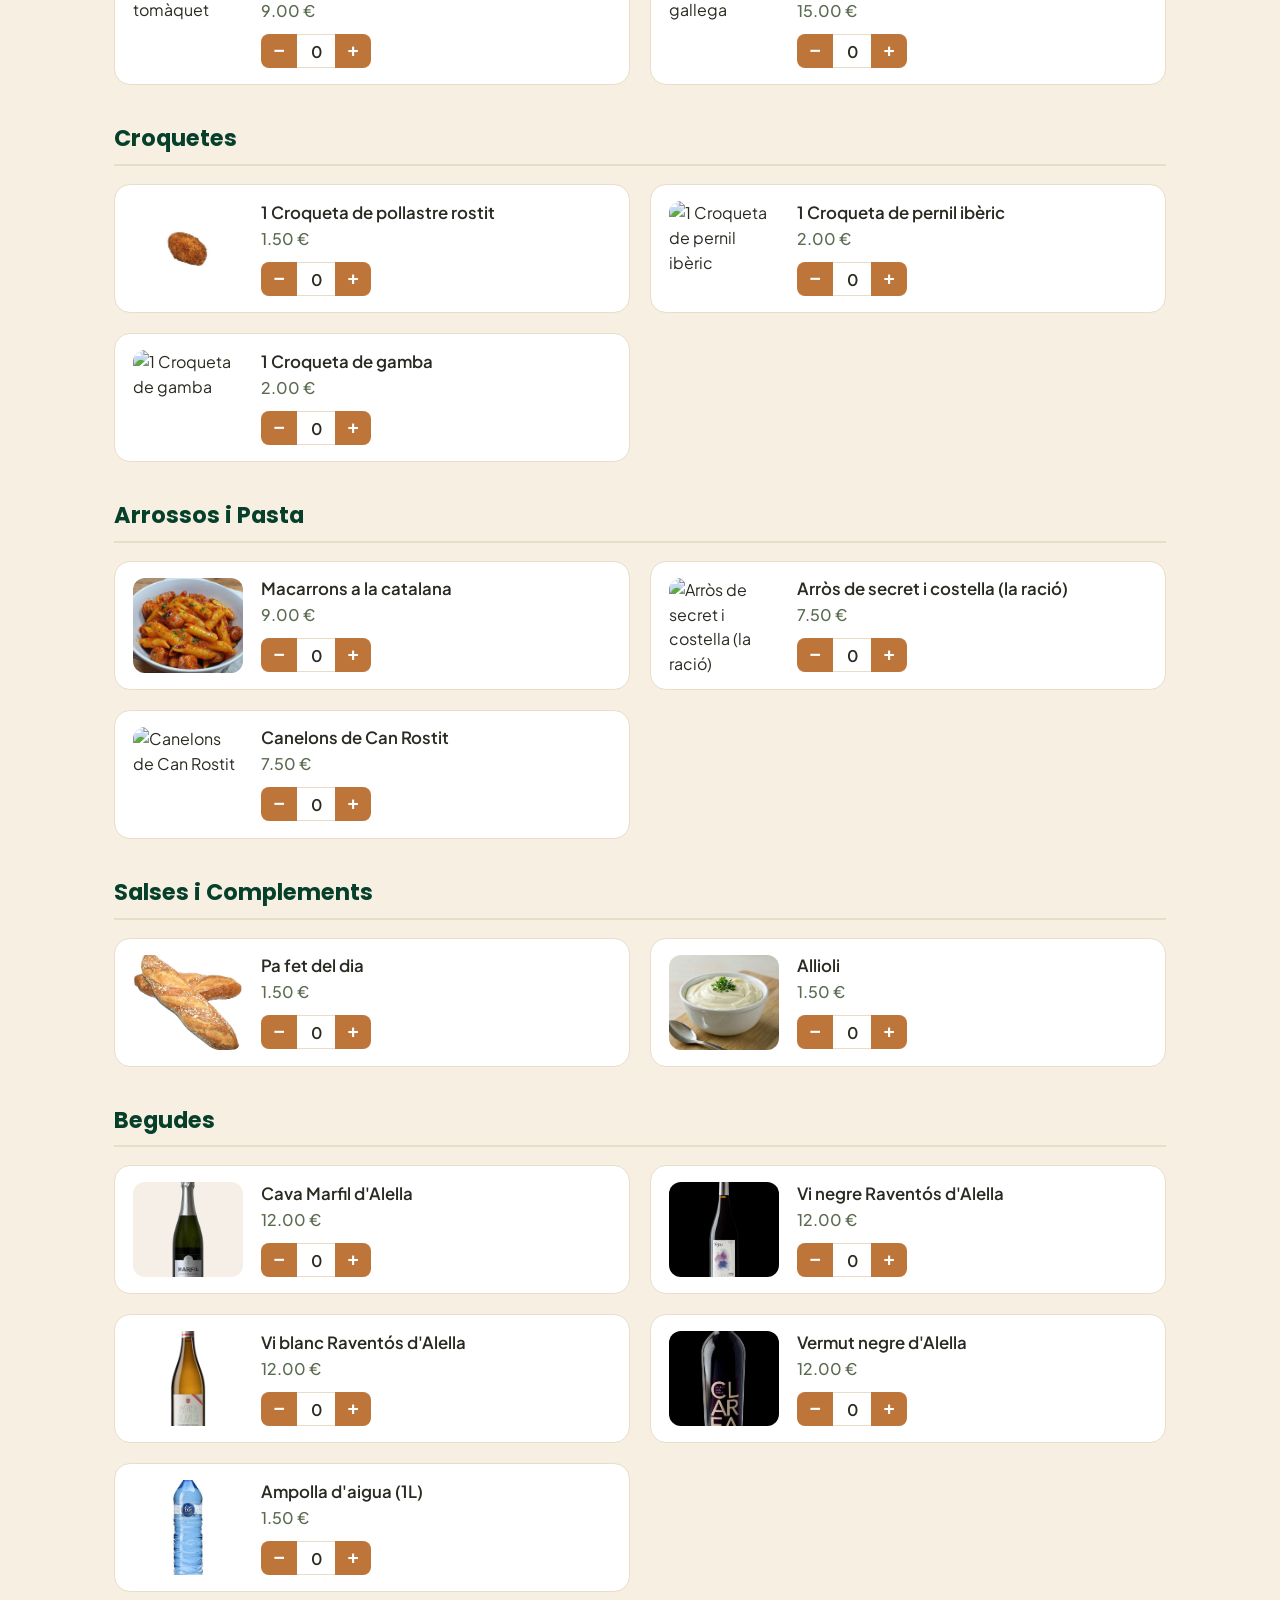
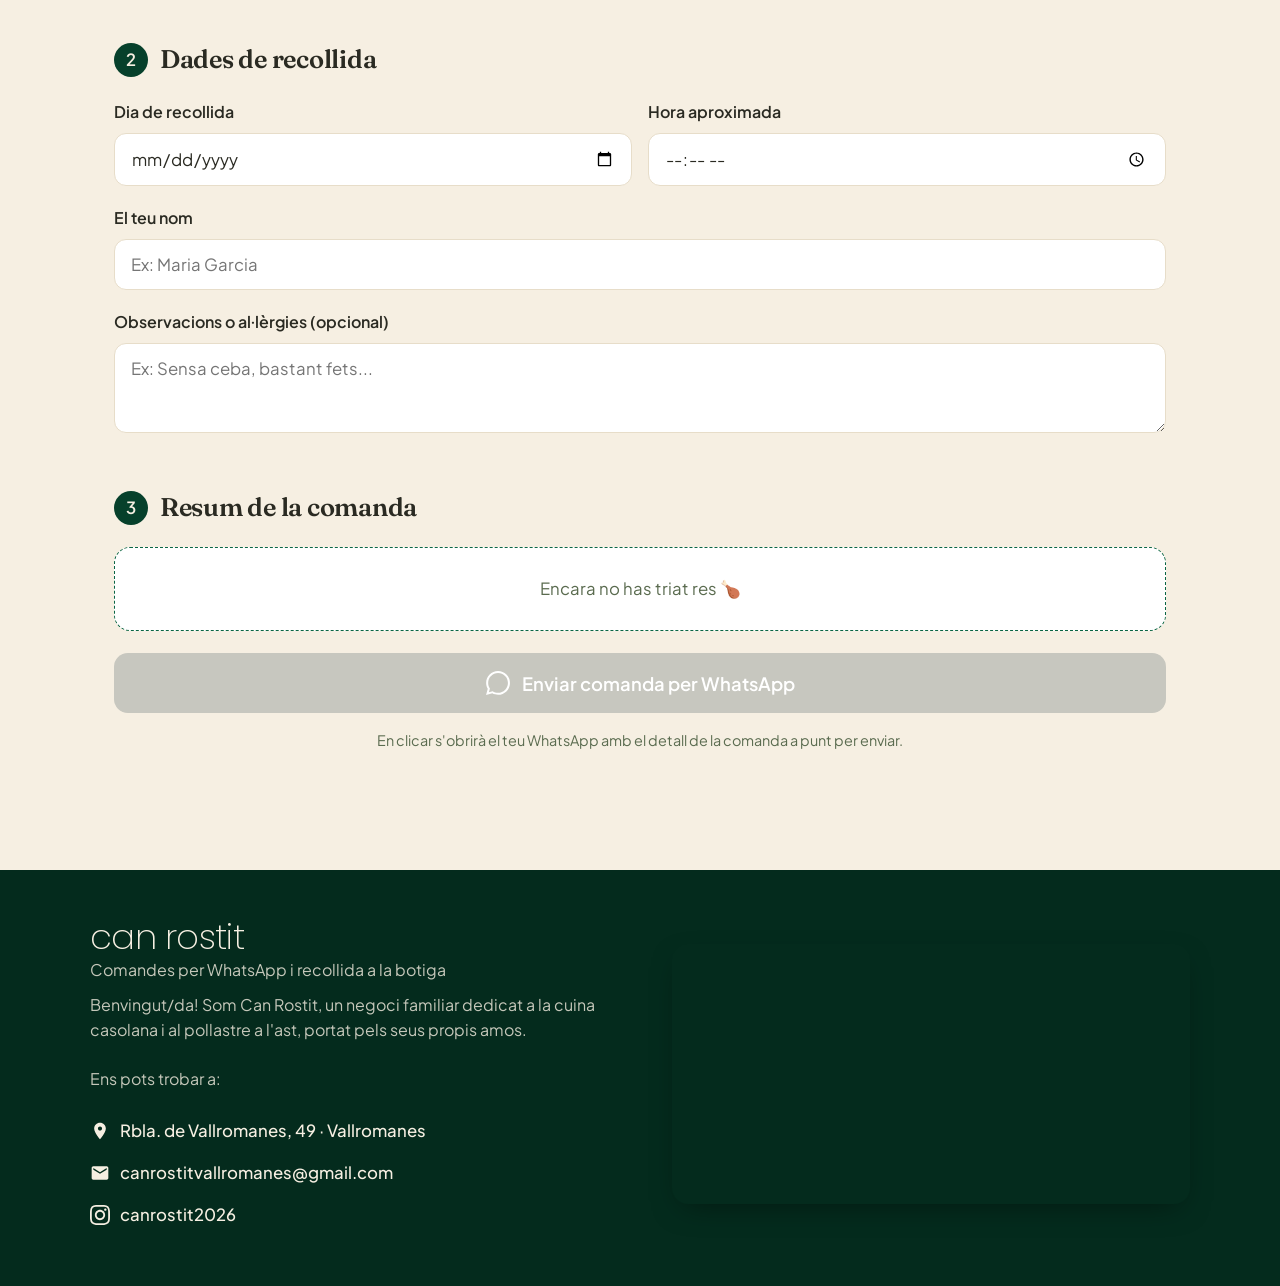
==== commit d0e1e19e: "feat: add subscription modal for updates with styling" ====
--- a/index.html
+++ b/index.html
@@ -11,6 +11,19 @@
 </head>
 
 <body>
+  <!-- Modal de subscripció a novetats -->
+  <div id="modal-subscripcio" class="modal-overlay" hidden>
+    <div class="modal-box">
+      <button id="tancar-modal" class="modal-tancar" aria-label="Tancar">&times;</button>
+      <h2>Vols assabentar-te de les novetats?</h2>
+      <p>Deixa'ns el teu número i t'avisarem per WhatsApp quan afegim plats nous a la carta.</p>
+      <input type="tel" id="input-telefon-subscripcio" placeholder="El teu número de telèfon">
+      <div class="modal-botons">
+        <button id="btn-subscriure" class="btn-primari">Subscriu-me</button>
+        <button id="btn-ara-no" class="btn-secundari">Ara no</button>
+      </div>
+    </div>
+  </div>
 
   <!-- Capçalera -->
   <header>
--- a/style.css
+++ b/style.css
@@ -511,4 +511,78 @@
     .footer-div {
         align-items: center;
     }
+    .camp {
+        margin-bottom: 16px;
+    }
+
+}
+
+/* ── Modal de subscripció a novetats ── */
+.modal-overlay {
+    position: fixed;
+    inset: 0;
+    background: rgba(0, 0, 0, 0.6);
+    display: flex;
+    align-items: center;
+    justify-content: center;
+    z-index: 1000;
+}
+
+.modal-box {
+    background: var(--crema);
+    border-radius: 12px;
+    padding: 32px 24px;
+    max-width: 380px;
+    width: 90%;
+    position: relative;
+    text-align: center;
+    box-shadow: 0 8px 24px rgba(0, 0, 0, 0.25);
+}
+
+.modal-box h2 {
+    color: var(--teula-fosc);
+    margin-bottom: 12px;
+}
+
+.modal-tancar {
+    position: absolute;
+    top: 8px;
+    right: 12px;
+    background: none;
+    border: none;
+    font-size: 1.5rem;
+    cursor: pointer;
+    color: var(--teula-fosc);
+}
+
+#input-telefon-subscripcio {
+    width: 100%;
+    padding: 10px;
+    margin: 16px 0;
+    border: 1px solid var(--fusta);
+    border-radius: 8px;
+    box-sizing: border-box;
+}
+
+.modal-botons {
+    display: flex;
+    gap: 10px;
+    justify-content: center;
+}
+
+.btn-primari {
+    background: var(--verd-wa);
+    color: white;
+    border: none;
+    padding: 10px 18px;
+    border-radius: 8px;
+    cursor: pointer;
+}
+
+.btn-secundari {
+    background: none;
+    border: 1px solid var(--fusta);
+    padding: 10px 18px;
+    border-radius: 8px;
+    cursor: pointer;
 }
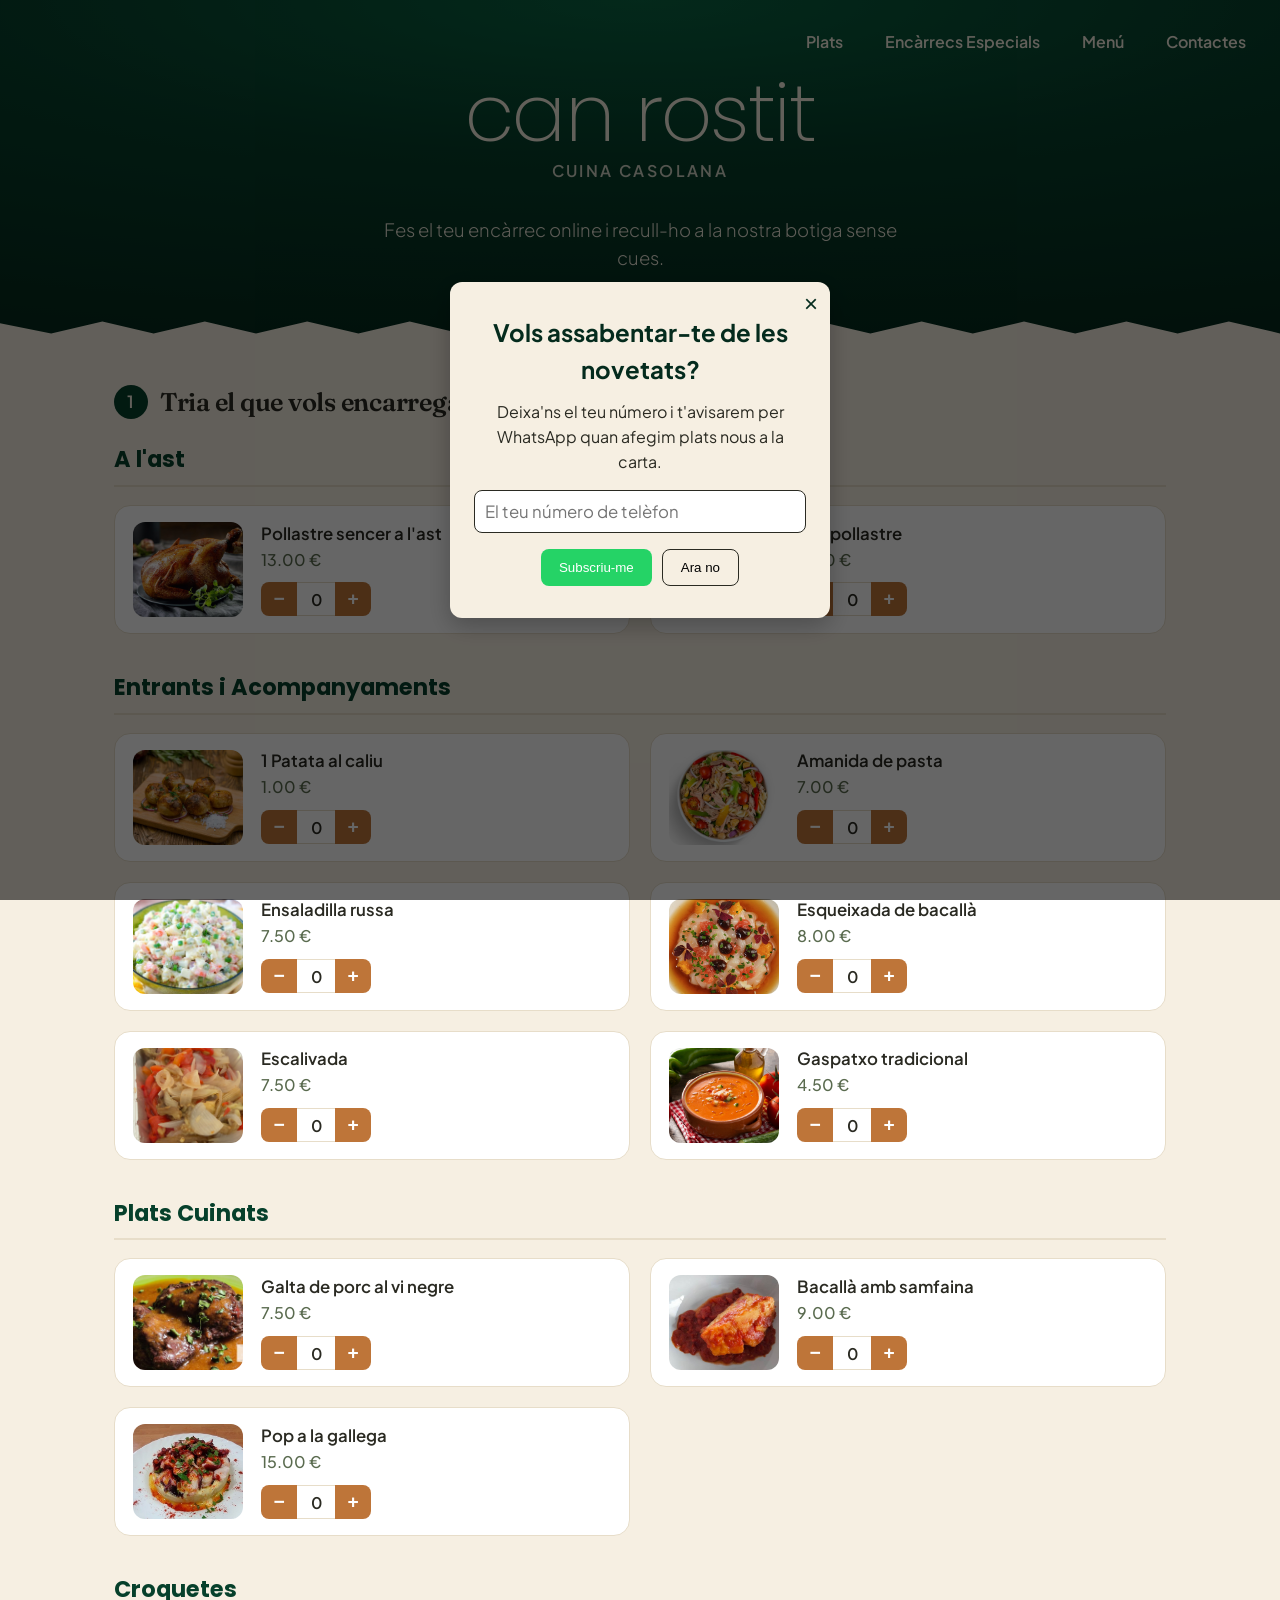
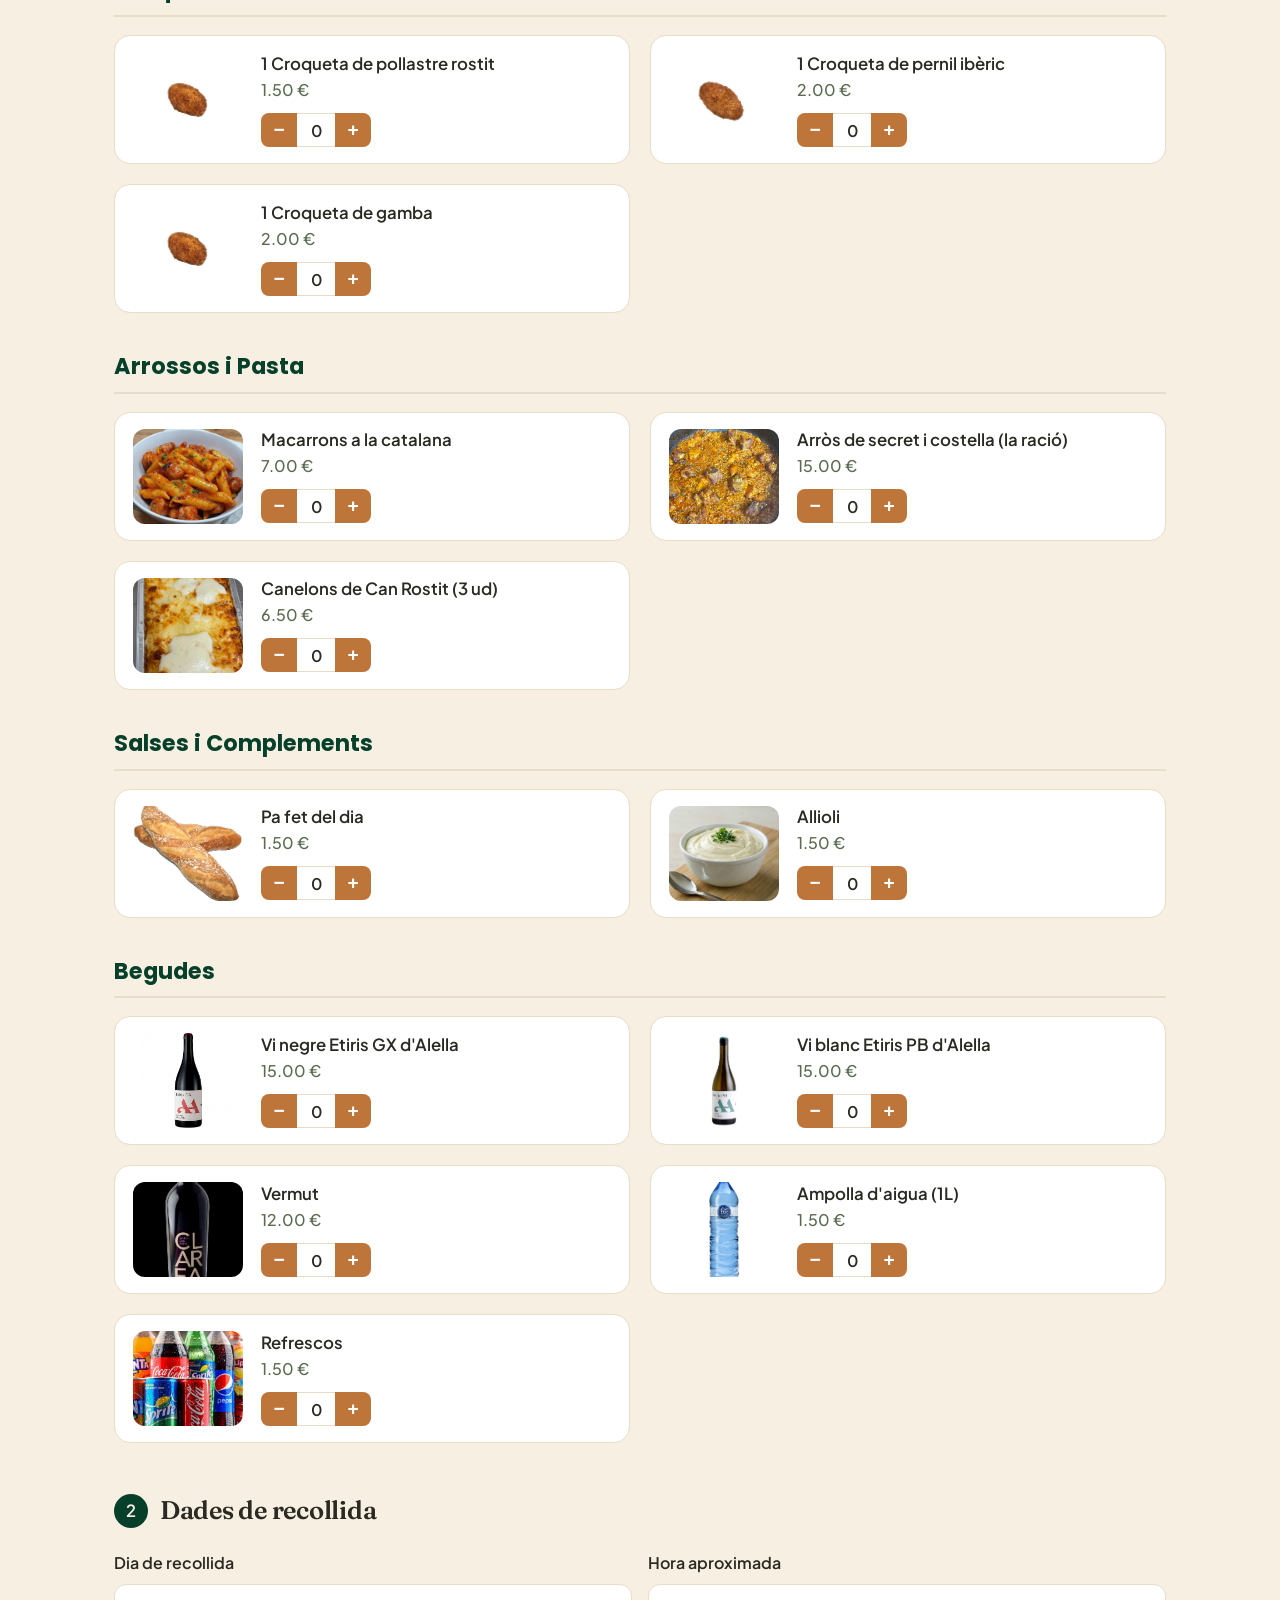
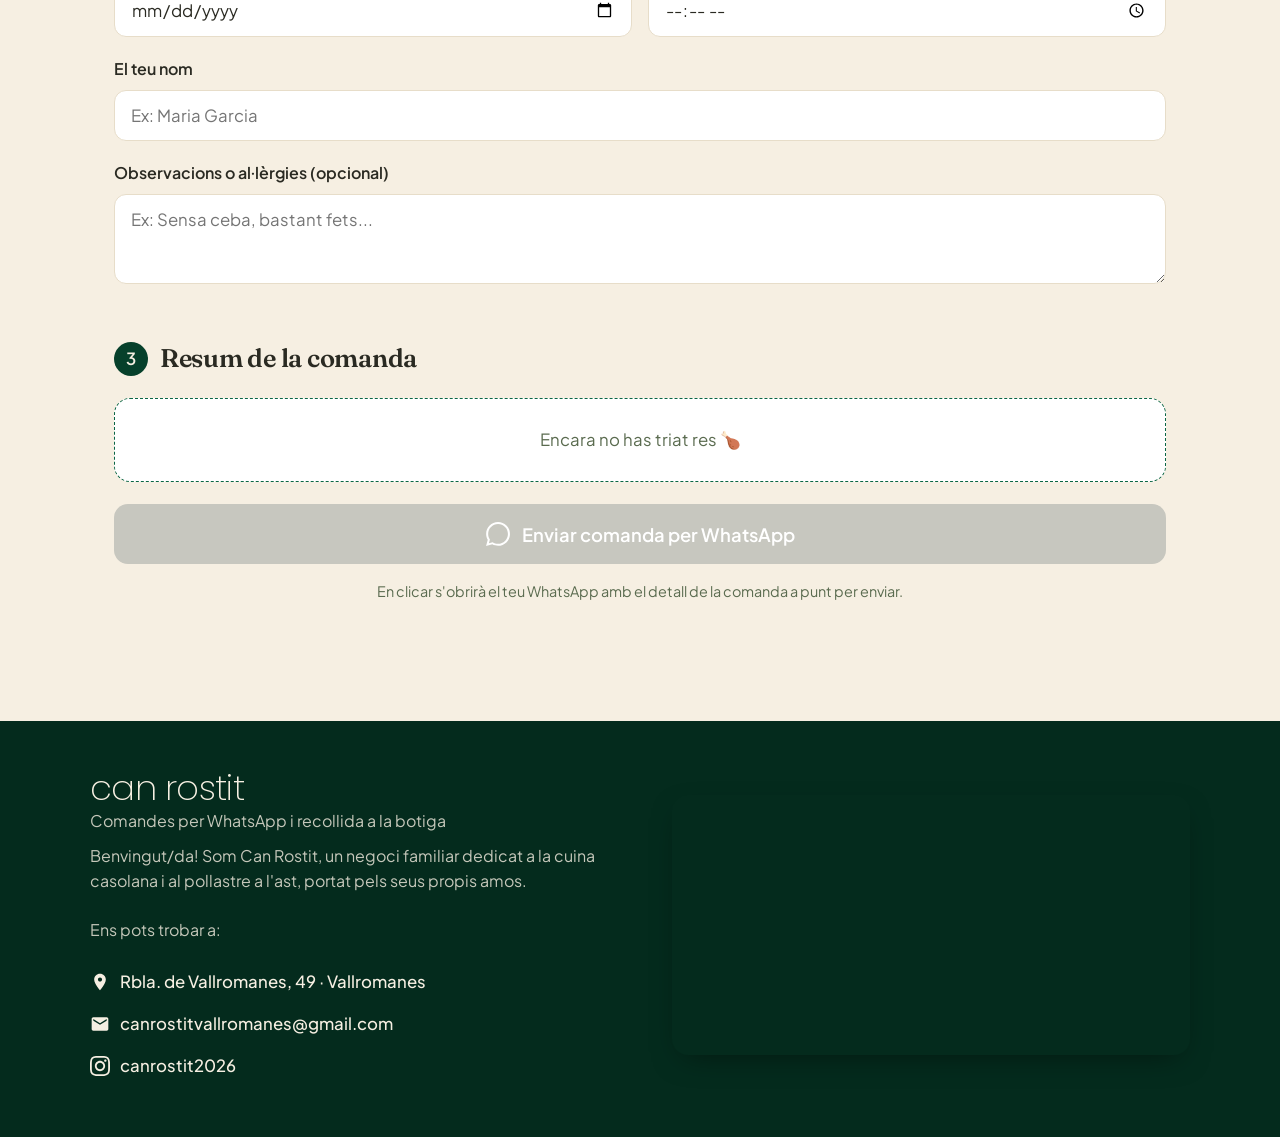
==== commit 2c61a1a2: "fix: update Google Maps iframe source for accurate location" ====
--- a/index.html
+++ b/index.html
@@ -142,10 +142,7 @@
       </div>
 
       <div class="mapa">
-        <iframe
-          src="https://www.google.com/maps/embed?pb=!1m18!1m12!1m3!1d2986.7310828480563!2d2.2948210758381014!3d41.531765387027605!2m3!1f0!2f0!3f0!3m2!1i1024!2i768!4f13.1!3m3!1m2!1s0x12a4b9d133718f31%3A0x1c45eb31f5fbd6a2!2sRbla.%20de%20Vallromanes%2C%2049%2C%2008188%20Vallromanes%2C%20Barcelona%2C%20Espa%C3%B1a!5e0!3m2!1ses!2sar!4v1782839515428!5m2!1ses!2sar"
-          style="border:0;" allowfullscreen="" loading="lazy" referrerpolicy="strict-origin-when-cross-origin"
-          title="Mapa de can rostit a Vallromanes"></iframe>
+        <iframe src="https://www.google.com/maps/embed?pb=!1m18!1m12!1m3!1d2986.731175189583!2d2.294815876007521!3d41.53176338702756!2m3!1f0!2f0!3f0!3m2!1i1024!2i768!4f13.1!3m3!1m2!1s0x12a4b96141af1f8f%3A0x41488941bb644554!2sCan%20Rostit!5e0!3m2!1ses!2ses!4v1785619168135!5m2!1ses!2ses" width="600" height="450" style="border:0;" allowfullscreen="" loading="lazy" referrerpolicy="strict-origin-when-cross-origin"></iframe>
       </div>
     </div>
   </footer>
--- a/style.css
+++ b/style.css
@@ -514,6 +514,10 @@
     .camp {
         margin-bottom: 16px;
     }
+    .fila {
+        flex-direction: column;
+        gap: 20px;
+    }
 
 }
 
@@ -526,6 +530,10 @@
     align-items: center;
     justify-content: center;
     z-index: 1000;
+}
+
+.modal-overlay[hidden] {
+    display: none;
 }
 
 .modal-box {
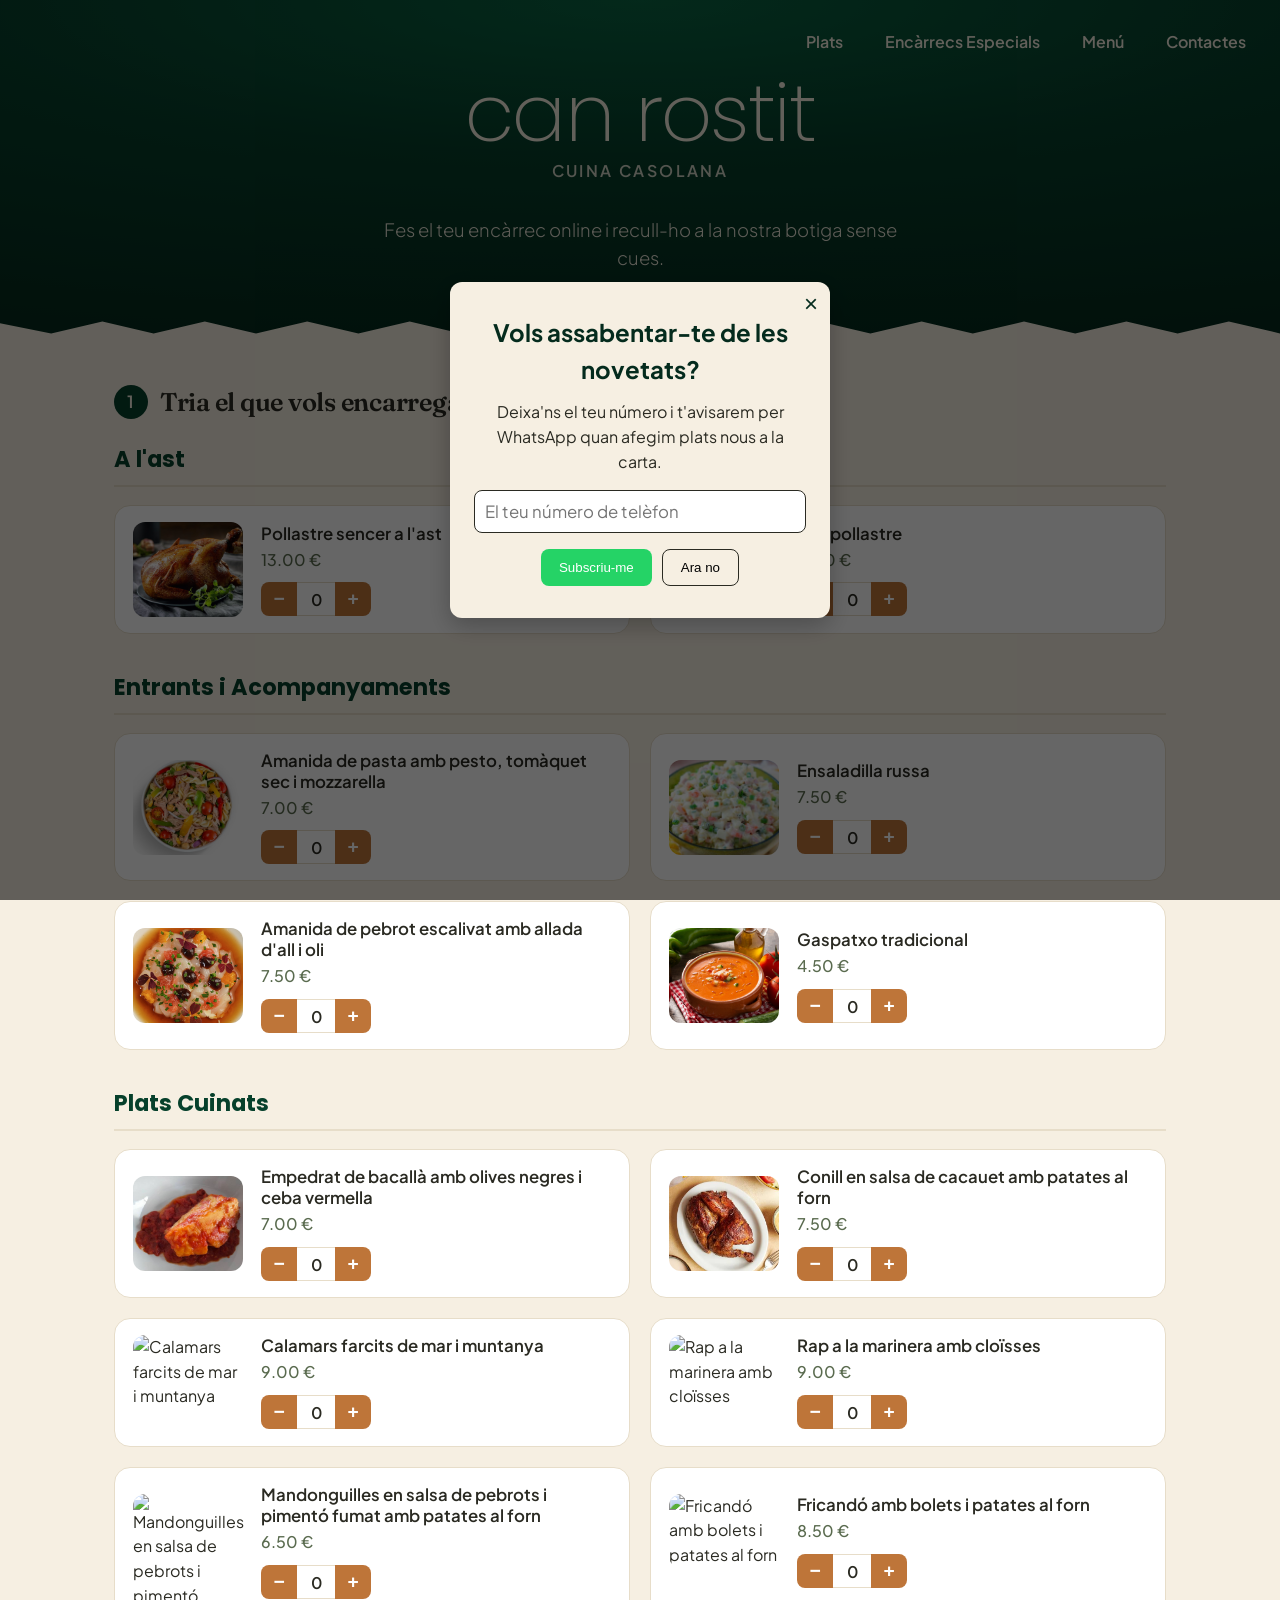
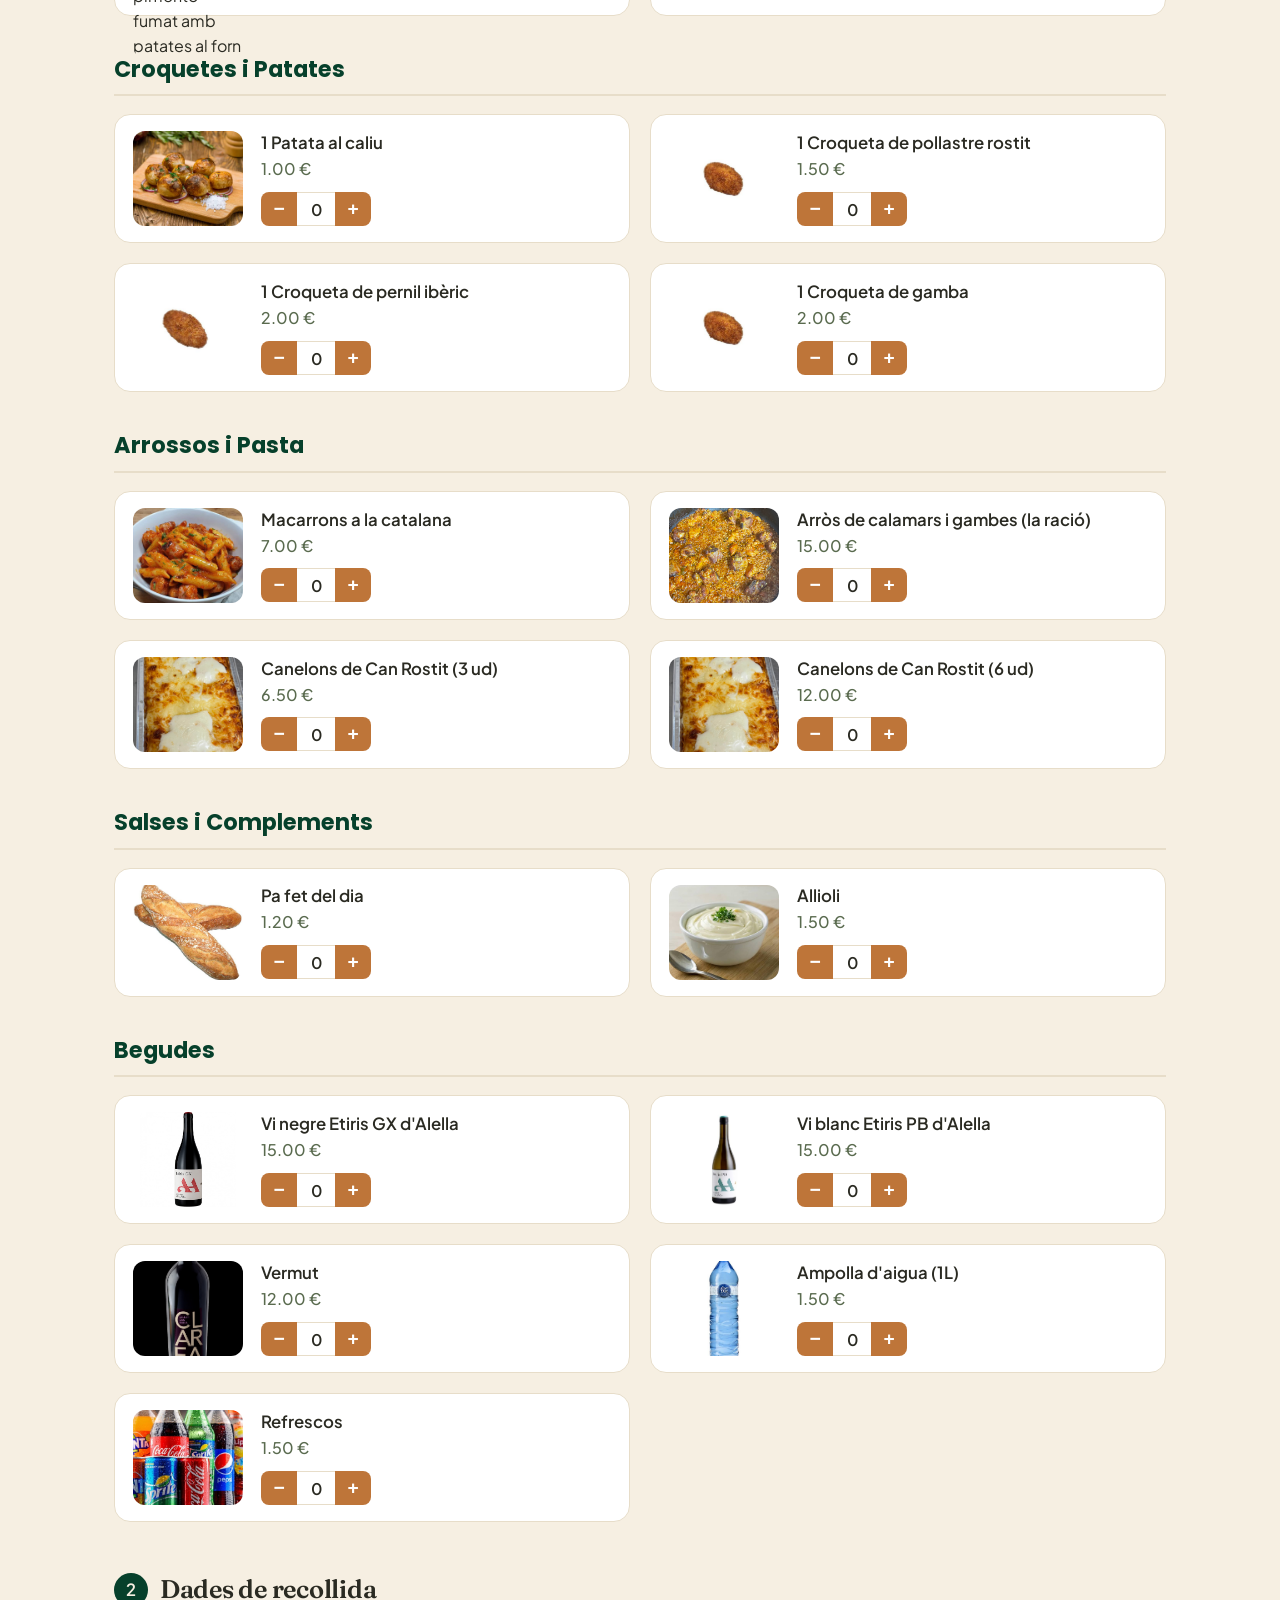
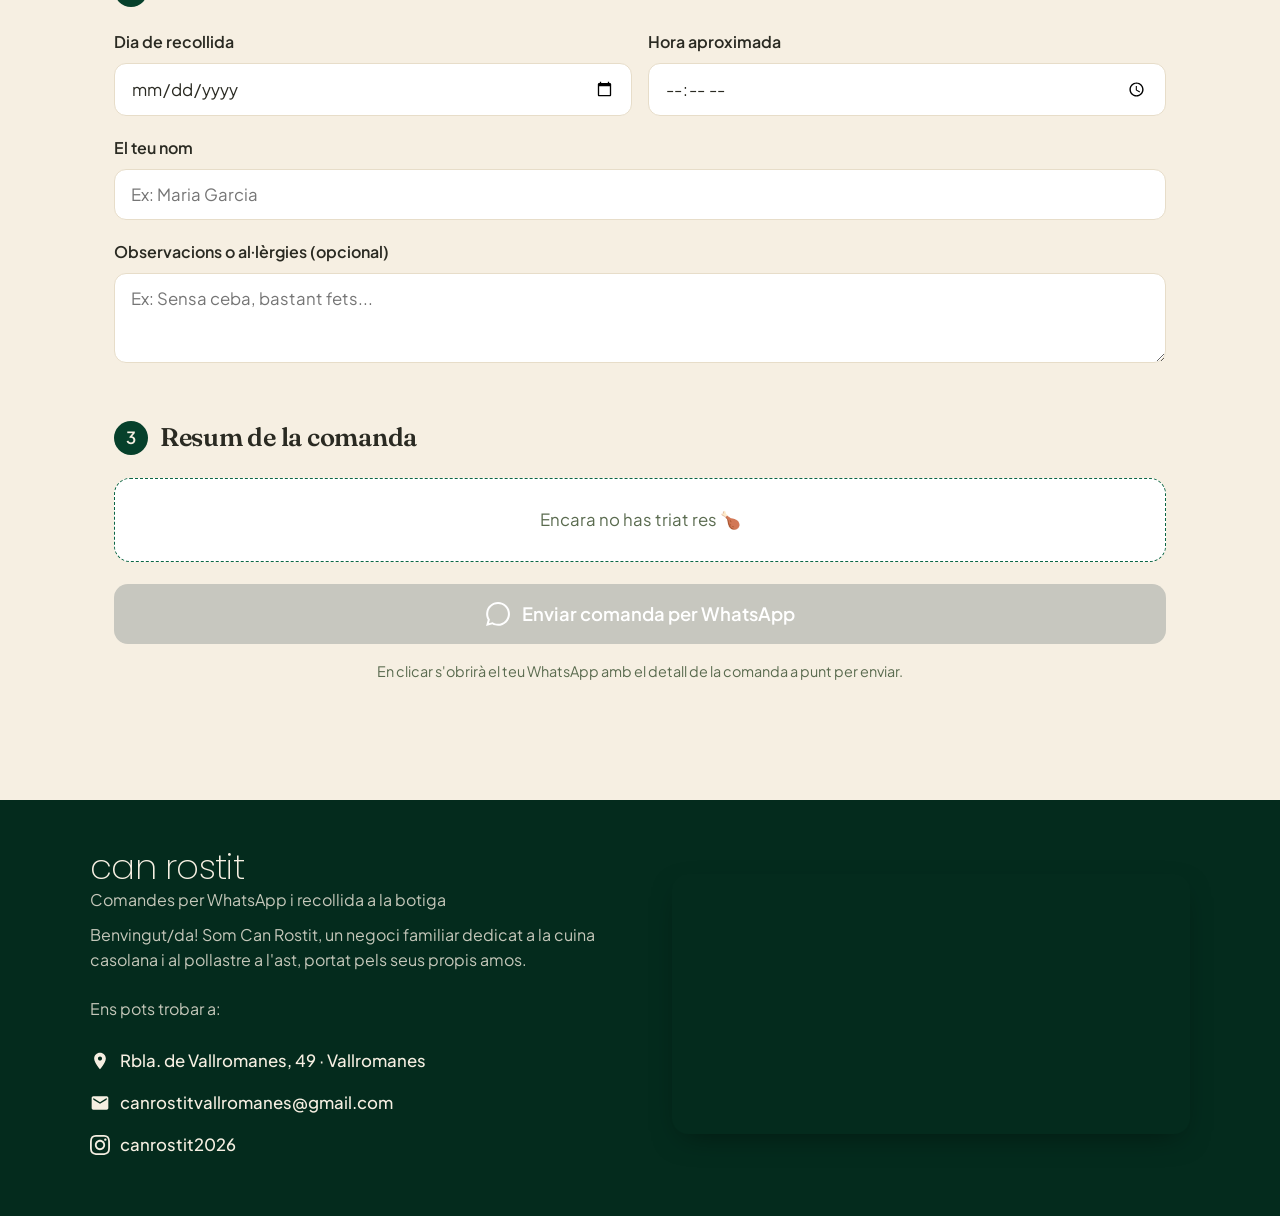
==== commit ef4414da: "feat: Afegeix nous plats" ====
--- a/index.html
+++ b/index.html
@@ -31,7 +31,7 @@
       <ul class="menu">
         <li><a href="index.html">Plats</a></li>
         <li><a href="encarrecs.html">Encàrrecs Especials</a></li>
-        <li><a href="menus.html">Menú</a></li>
+        <li><a href="index.html">Menú</a></li>
         <li><a href="#contacte">Contactes</a></li>
       </ul>
     </nav>
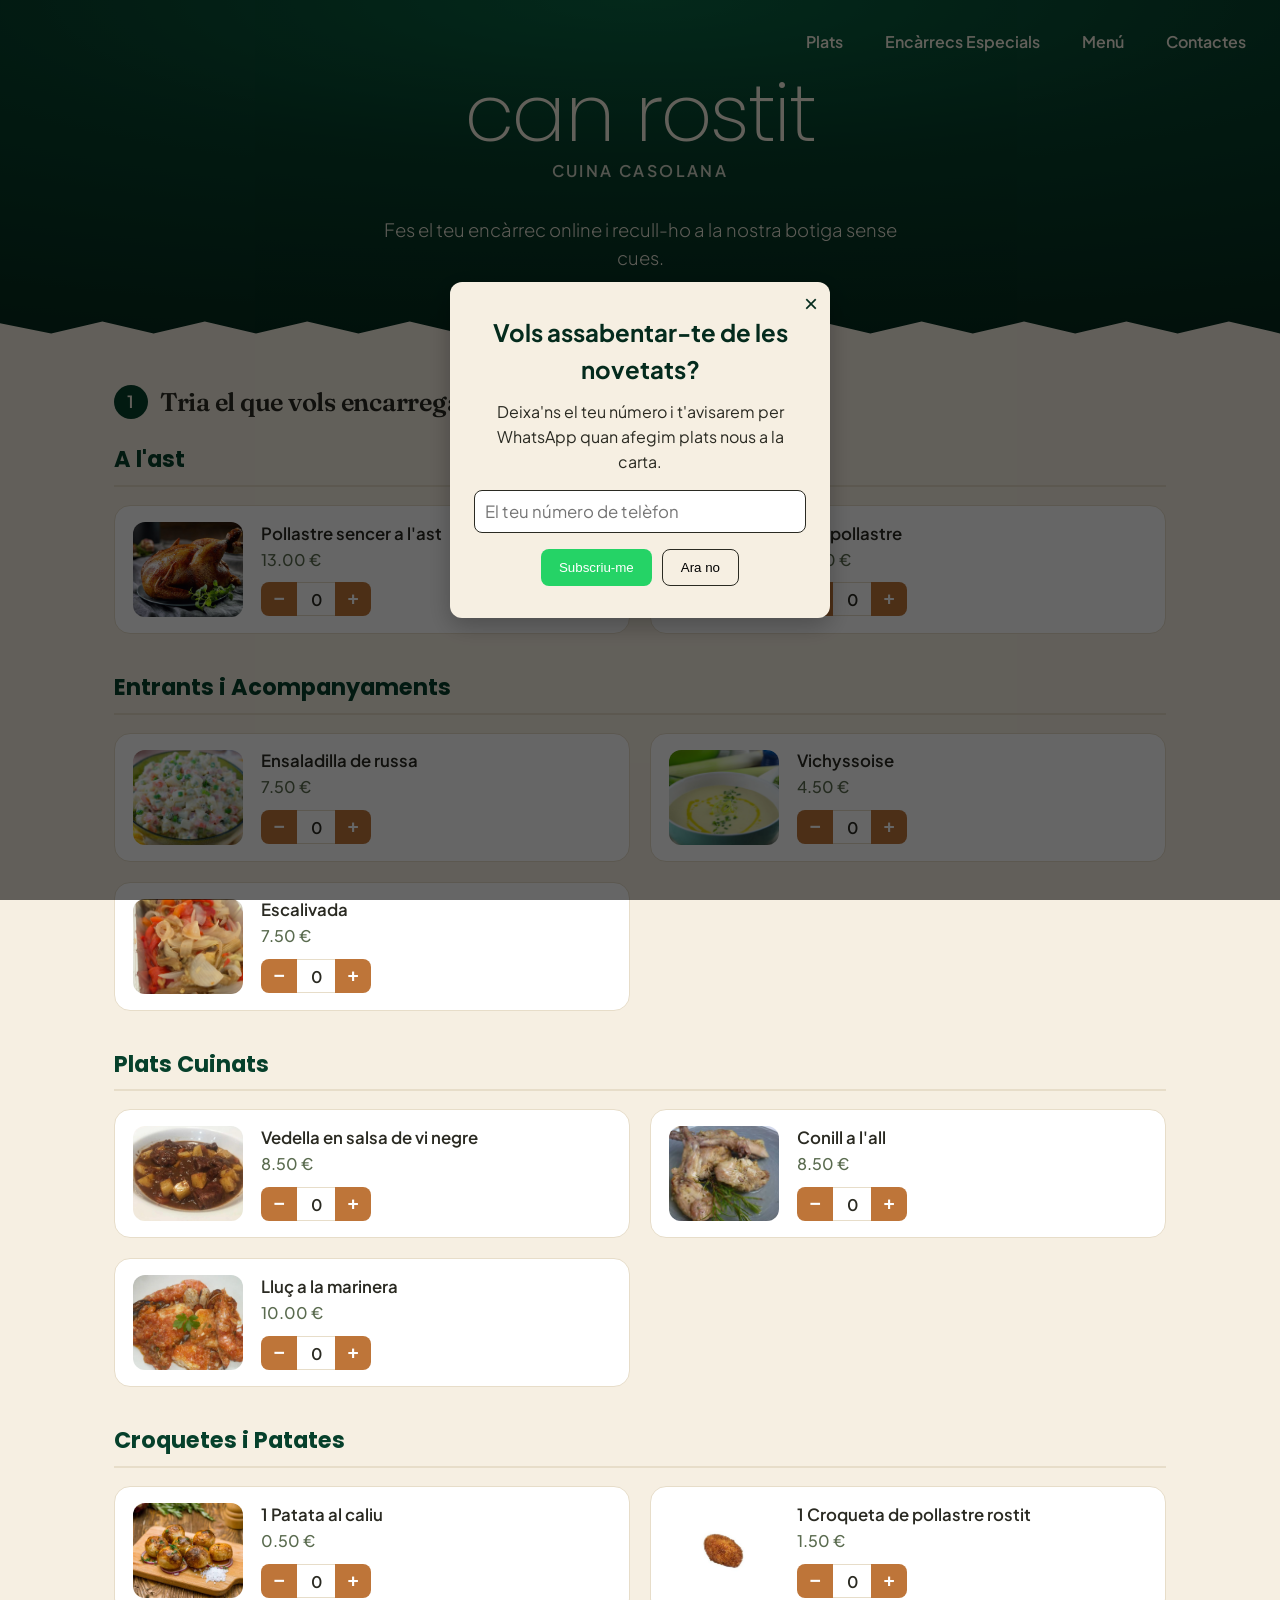
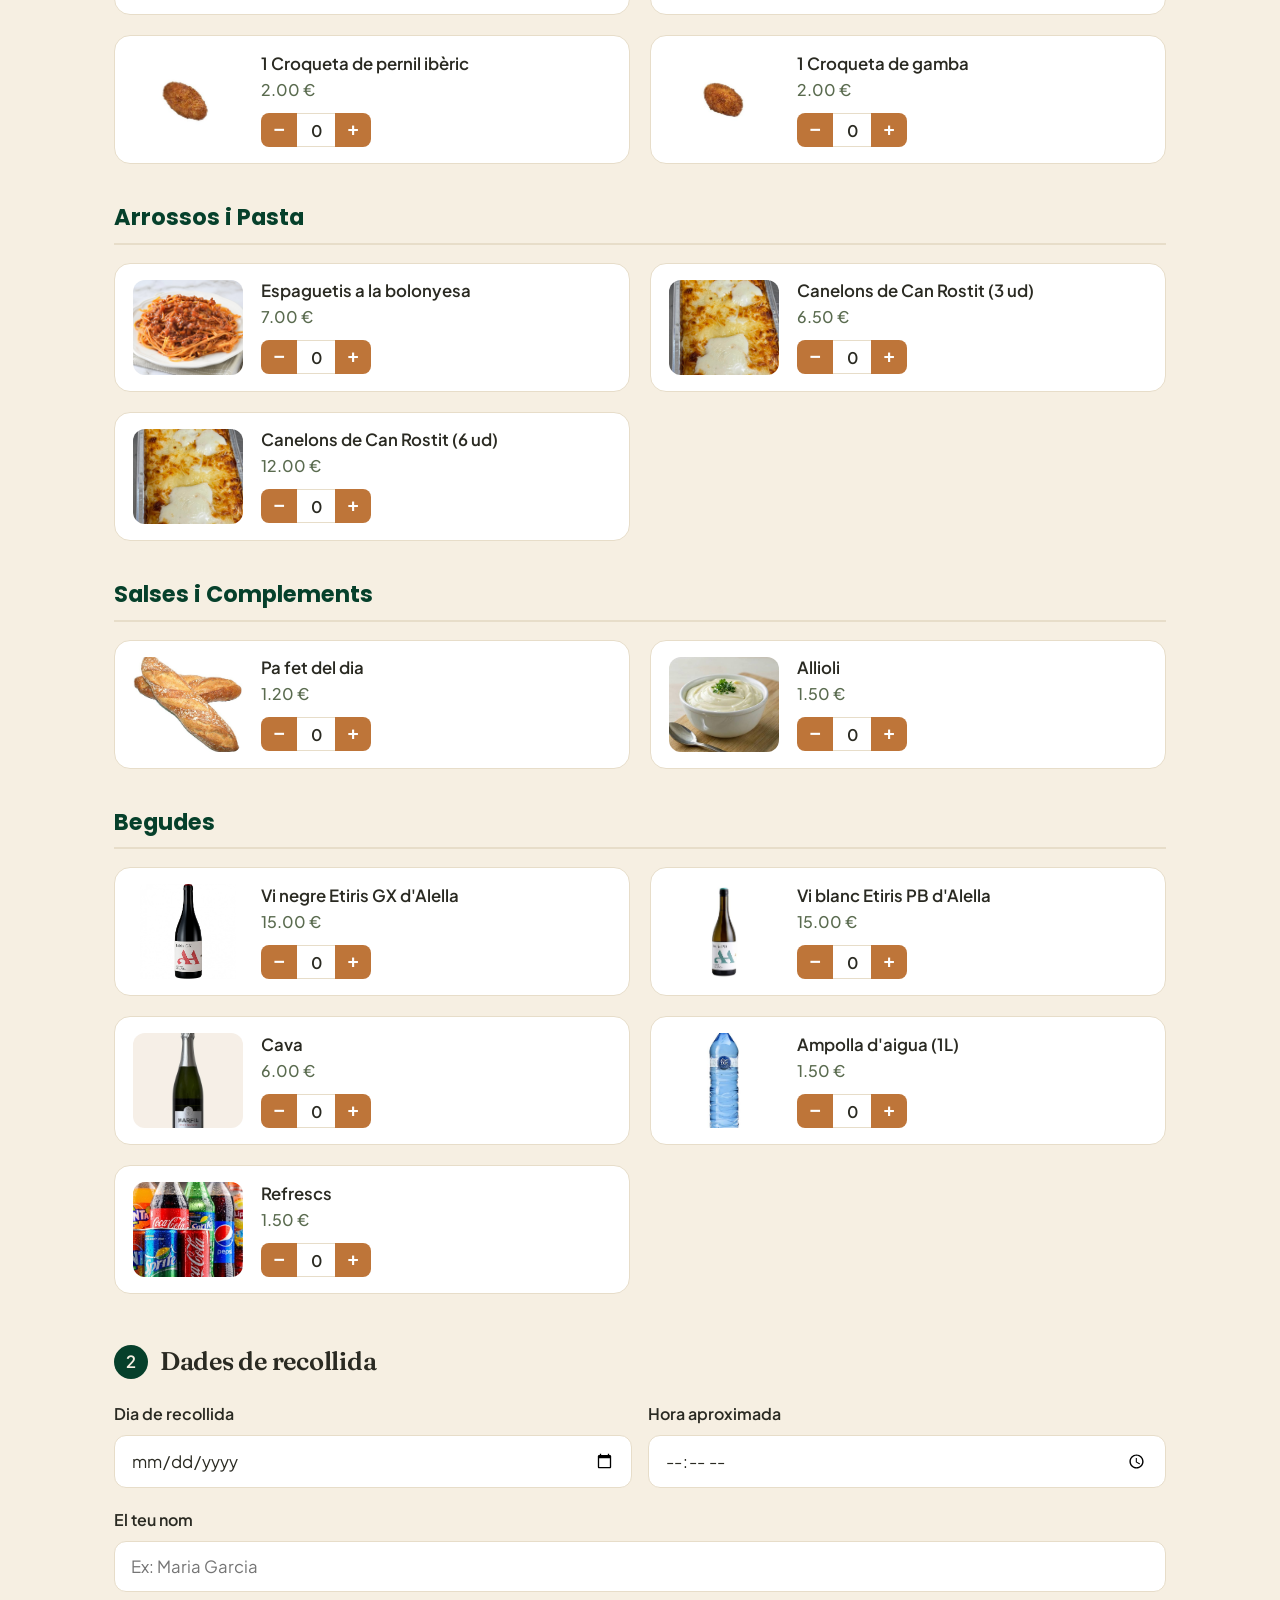
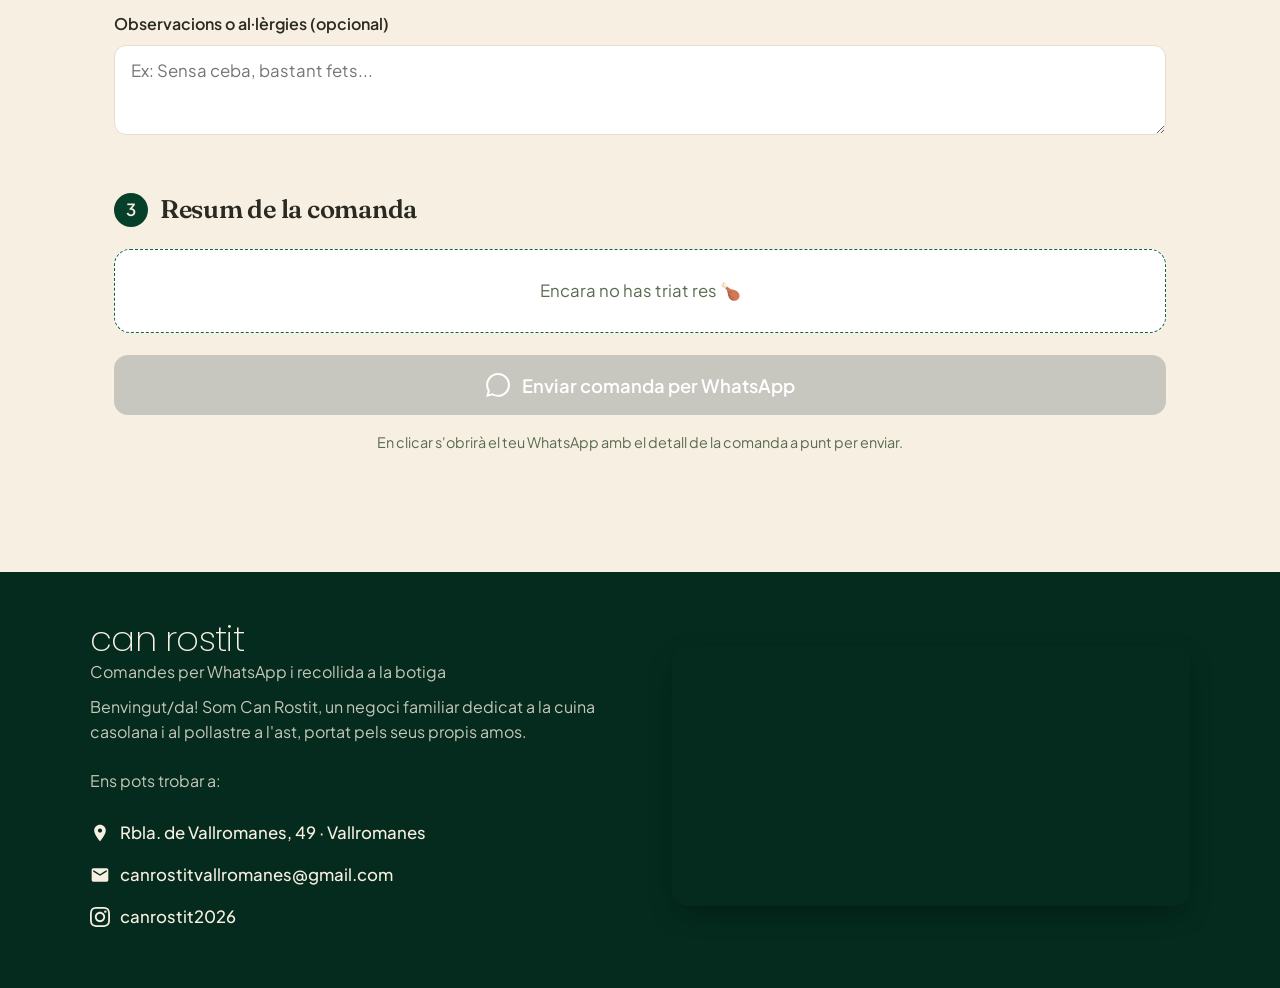
==== commit 8b81bd2d: "fix: update menu link in index.html and correct menu prices in menus.js" ====
--- a/index.html
+++ b/index.html
@@ -31,7 +31,7 @@
       <ul class="menu">
         <li><a href="index.html">Plats</a></li>
         <li><a href="encarrecs.html">Encàrrecs Especials</a></li>
-        <li><a href="index.html">Menú</a></li>
+        <li><a href="menus.html">Menú</a></li>
         <li><a href="#contacte">Contactes</a></li>
       </ul>
     </nav>
